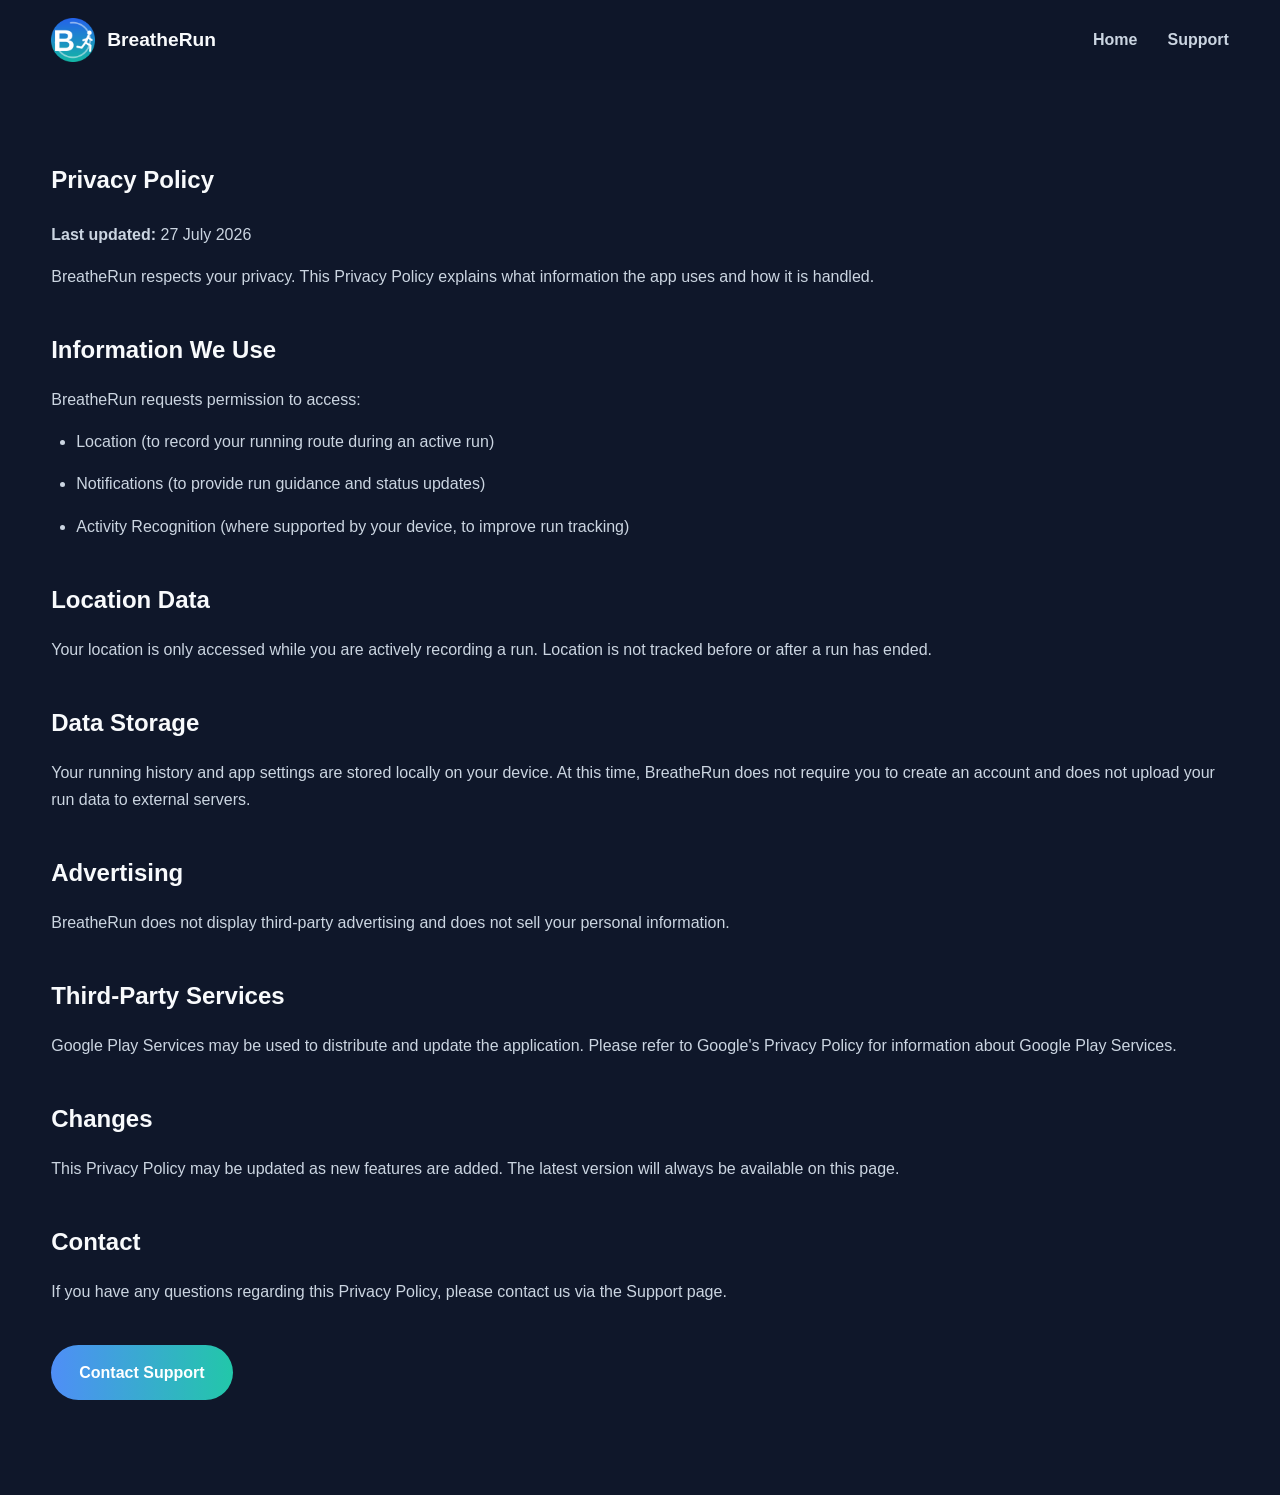
==== privacy.html @ 071a30c1 "created website" ====
<!DOCTYPE html>
<html lang="en">
<head>
    <meta charset="UTF-8">
    <meta name="viewport" content="width=device-width, initial-scale=1.0">

    <title>BreatheRun Privacy Policy</title>

    <link rel="stylesheet" href="style.css">
</head>
<body>

<nav class="navbar">

    <div class="container nav-content">

        <div class="logo">
            <img src="images/logo.png" alt="BreatheRun Logo">
            <span>BreatheRun</span>
        </div>

        <ul>
            <li><a href="index.html">Home</a></li>
            <li><a href="support.html">Support</a></li>
        </ul>

    </div>

</nav>

<section class="legal-page">

<div class="container">

<h1>Privacy Policy</h1>

<p><strong>Last updated:</strong> 27 July 2026</p>

<p>
BreatheRun respects your privacy. This Privacy Policy explains what
information the app uses and how it is handled.
</p>

<h2>Information We Use</h2>

<p>
BreatheRun requests permission to access:
</p>

<ul>
<li>Location (to record your running route during an active run)</li>
<li>Notifications (to provide run guidance and status updates)</li>
<li>Activity Recognition (where supported by your device, to improve run tracking)</li>
</ul>

<h2>Location Data</h2>

<p>
Your location is only accessed while you are actively recording a run.
Location is not tracked before or after a run has ended.
</p>

<h2>Data Storage</h2>

<p>
Your running history and app settings are stored locally on your device.
At this time, BreatheRun does not require you to create an account and does
not upload your run data to external servers.
</p>

<h2>Advertising</h2>

<p>
BreatheRun does not display third-party advertising and does not sell your
personal information.
</p>

<h2>Third-Party Services</h2>

<p>
Google Play Services may be used to distribute and update the application.
Please refer to Google's Privacy Policy for information about Google Play
Services.
</p>

<h2>Changes</h2>

<p>
This Privacy Policy may be updated as new features are added. The latest
version will always be available on this page.
</p>

<h2>Contact</h2>

<p>
If you have any questions regarding this Privacy Policy, please contact us
via the Support page.
</p>

<p style="margin-top:40px;">
<a class="button primary" href="support.html">Contact Support</a>
</p>

</div>

</section>

</body>
</html>
---- style.css ----
:root{

--background:#0F172A;

--surface:#1E293B;

--primary:#4F8EF7;

--accent:#22C7A9;

--text:#F8FAFC;

--secondary:#CBD5E1;

--radius:20px;

--max-width:1200px;

}

*{
margin:0;
padding:0;
box-sizing:border-box;
}

html{
scroll-behavior:smooth;
}

body{

font-family:'Inter',sans-serif;

background:var(--background);

color:var(--text);

line-height:1.7;

}

.container{

width:min(92%,var(--max-width));

margin:auto;

}

/* ---------------- NAV ---------------- */

.navbar{

position:sticky;

top:0;

background:rgba(15,23,42,.90);

backdrop-filter:blur(16px);

z-index:1000;

}

.nav-content{

display:flex;

justify-content:space-between;

align-items:center;

padding:18px 0;

}

.logo{

display:flex;

align-items:center;

gap:12px;

font-weight:700;

font-size:1.2rem;

}

.logo img{

width:44px;

}

.navbar ul{

display:flex;

gap:30px;

list-style:none;

}

.navbar a{

text-decoration:none;

color:var(--secondary);

font-weight:600;

transition:.25s;

}

.navbar a:hover{

color:white;

}

/* ---------------- HERO ---------------- */

.hero{

padding:90px 0;

}

.hero-grid{

display:grid;

grid-template-columns:1fr 420px;

align-items:center;

gap:60px;

}

.hero h1{

font-size:clamp(3rem,6vw,4.6rem);

line-height:1.1;

margin-bottom:24px;

}

.hero-text{

font-size:1.2rem;

color:var(--secondary);

max-width:560px;

}

.coming-soon{

display:inline-block;

margin-top:35px;

padding:12px 24px;

border-radius:999px;

background:linear-gradient(90deg,var(--primary),var(--accent));

font-weight:700;

}

.hero-image{

text-align:center;

}

.hero-image img{

width:100%;

max-width:380px;

border-radius:34px;

box-shadow:0 30px 60px rgba(0,0,0,.45);

}

@media(max-width:900px){

.hero-grid{

grid-template-columns:1fr;

text-align:center;

}

.hero-text{

margin:auto;

}

.navbar ul{

display:none;

}

}

/* ---------- Features ---------- */

.features {

    padding:100px 0;

}

.features h2{

    text-align:center;

    font-size:2.5rem;

    margin-bottom:20px;

}

.section-intro{

    max-width:700px;

    margin:0 auto 60px;

    text-align:center;

    color:var(--secondary);

    font-size:1.1rem;

}

.feature-grid{

    display:grid;

    grid-template-columns:repeat(auto-fit,minmax(250px,1fr));

    gap:30px;

}

.feature-card{

    background:var(--surface);

    border-radius:20px;

    padding:35px;

    transition:.3s;

}

.feature-card:hover{

    transform:translateY(-8px);

}

.feature-icon{

    font-size:2.5rem;

    margin-bottom:20px;

}

.feature-card h3{

    margin-bottom:15px;

}

.feature-card p{

    color:var(--secondary);

}

/* ---------- Screenshots ---------- */

.screenshots{

    padding:100px 0;

}

.phone-grid{

    display:grid;

    grid-template-columns:repeat(auto-fit,minmax(220px,1fr));

    gap:40px;

    margin-top:60px;

}

.phone-grid figure{

    text-align:center;

}

.phone-grid img{

    width:100%;

    border-radius:28px;

    box-shadow:0 20px 45px rgba(0,0,0,.45);

    transition:.3s;

}

.phone-grid img:hover{

    transform:translateY(-8px) scale(1.03);

}

.phone-grid figcaption{

    margin-top:18px;

    color:var(--secondary);

    font-weight:600;

}

/* ---------- Privacy ---------- */

.privacy-highlight{

    padding:100px 0;

}

.privacy-grid{

    display:grid;

    grid-template-columns:repeat(auto-fit,minmax(280px,1fr));

    gap:30px;

    margin-top:60px;

}

.privacy-card{

    background:var(--surface);

    padding:35px;

    border-radius:20px;

    text-align:center;

    transition:.3s;

}

.privacy-card:hover{

    transform:translateY(-8px);

}

.privacy-icon{

    font-size:3rem;

    margin-bottom:20px;

}

.privacy-card h3{

    margin-bottom:15px;

}

.privacy-card p{

    color:var(--secondary);

}

/* ---------- Buttons ---------- */

.button{

    display:inline-block;

    padding:14px 28px;

    border-radius:999px;

    text-decoration:none;

    font-weight:700;

    transition:.25s;

}

.button.primary{

    background:linear-gradient(90deg,var(--primary),var(--accent));

    color:white;

}

.button.primary:hover{

    transform:translateY(-3px);

}

/* ---------- Footer ---------- */

.site-footer{

    background:#0b1325;

    margin-top:100px;

}

.footer-content{

    display:flex;

    justify-content:space-between;

    align-items:center;

    gap:40px;

    padding:50px 0;

    flex-wrap:wrap;

}

.footer-brand{

    display:flex;

    align-items:center;

    gap:18px;

}

.footer-brand img{

    width:54px;

}

.footer-brand h3{

    margin-bottom:6px;

}

.footer-brand p{

    color:var(--secondary);

}

.footer-links{

    display:flex;

    gap:30px;

    flex-wrap:wrap;

}

.footer-links a{

    color:var(--secondary);

    text-decoration:none;

}

.footer-links a:hover{

    color:white;

}

.footer-bottom{

    text-align:center;

    padding:20px;

    border-top:1px solid rgba(255,255,255,.08);

    color:var(--secondary);

    font-size:.95rem;

}

/* ---------- Legal Pages ---------- */

.legal-page{

    padding:80px 0;

}

.legal-page h1{

    margin-bottom:20px;

}

.legal-page h2{

    margin-top:40px;
    margin-bottom:15px;

}

.legal-page p,
.legal-page li{

    color:var(--secondary);
    margin-bottom:15px;

}

.legal-page ul{

    margin-left:25px;

}
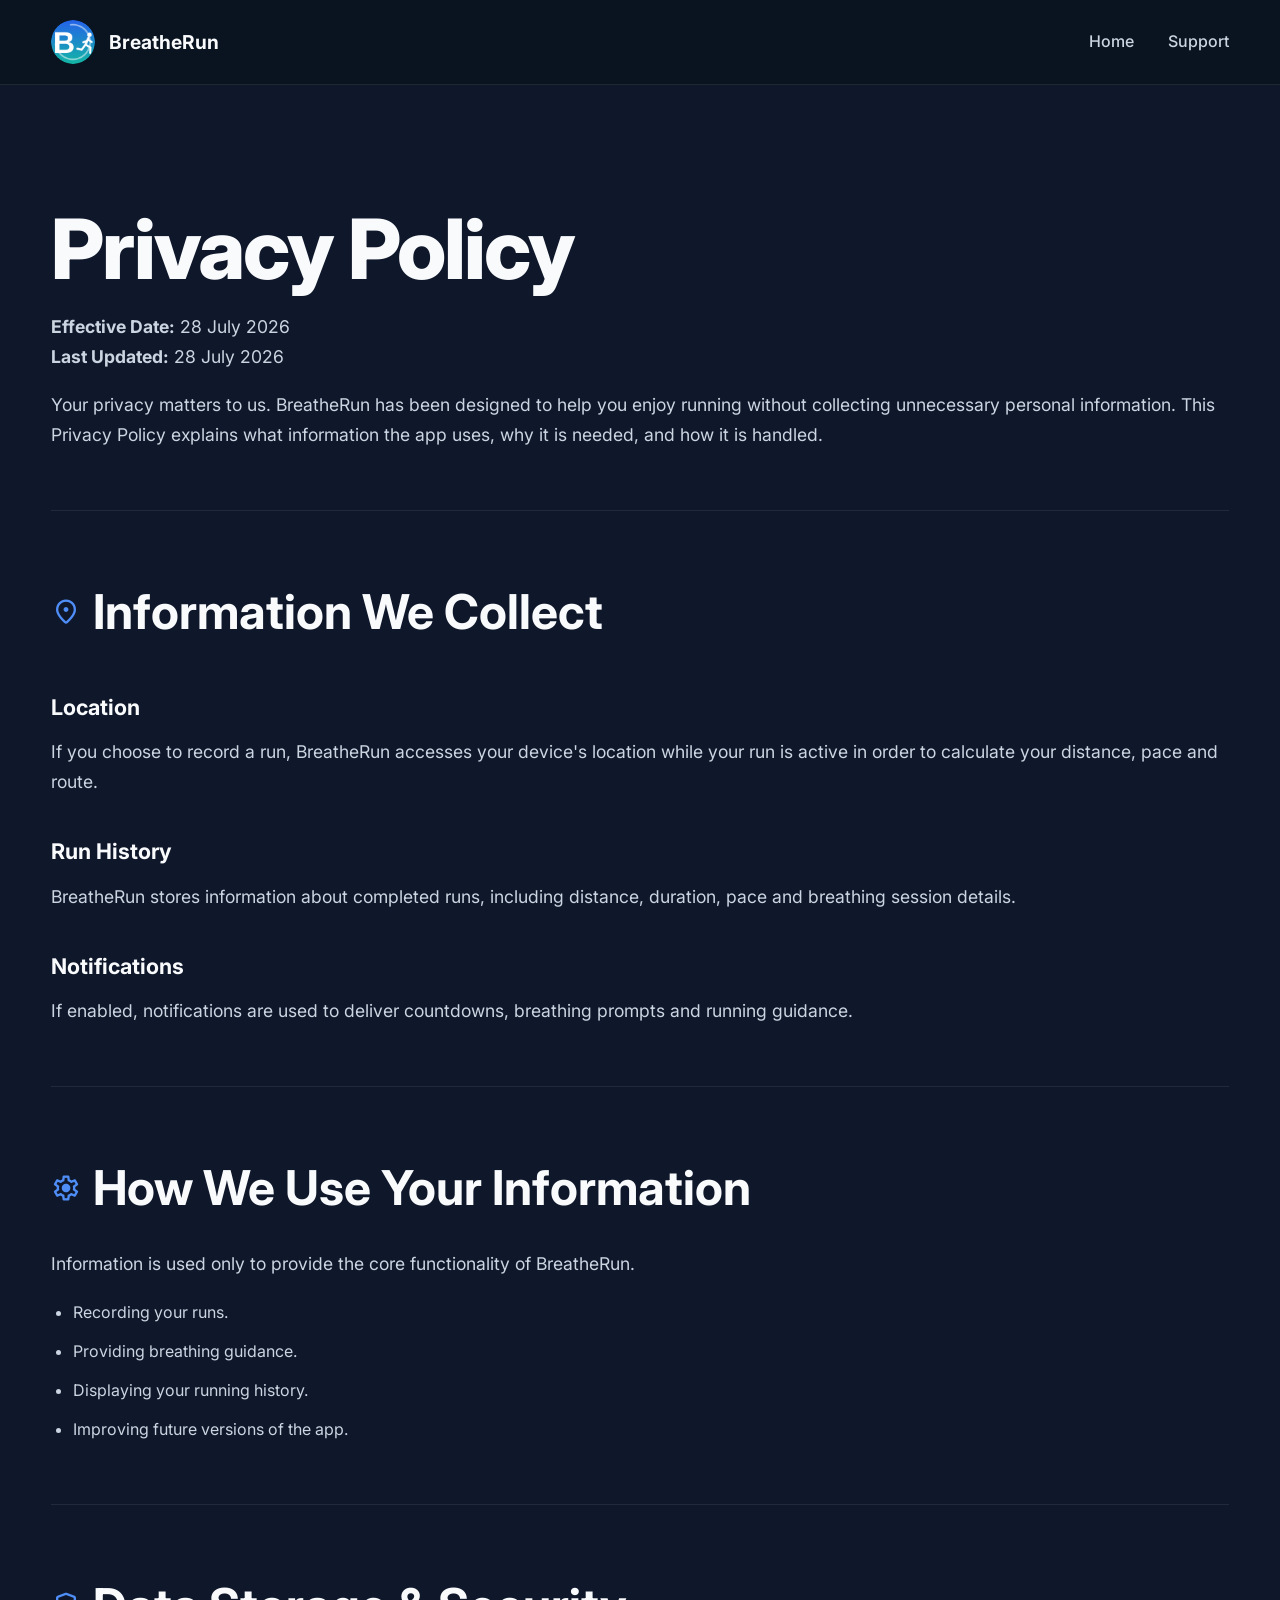
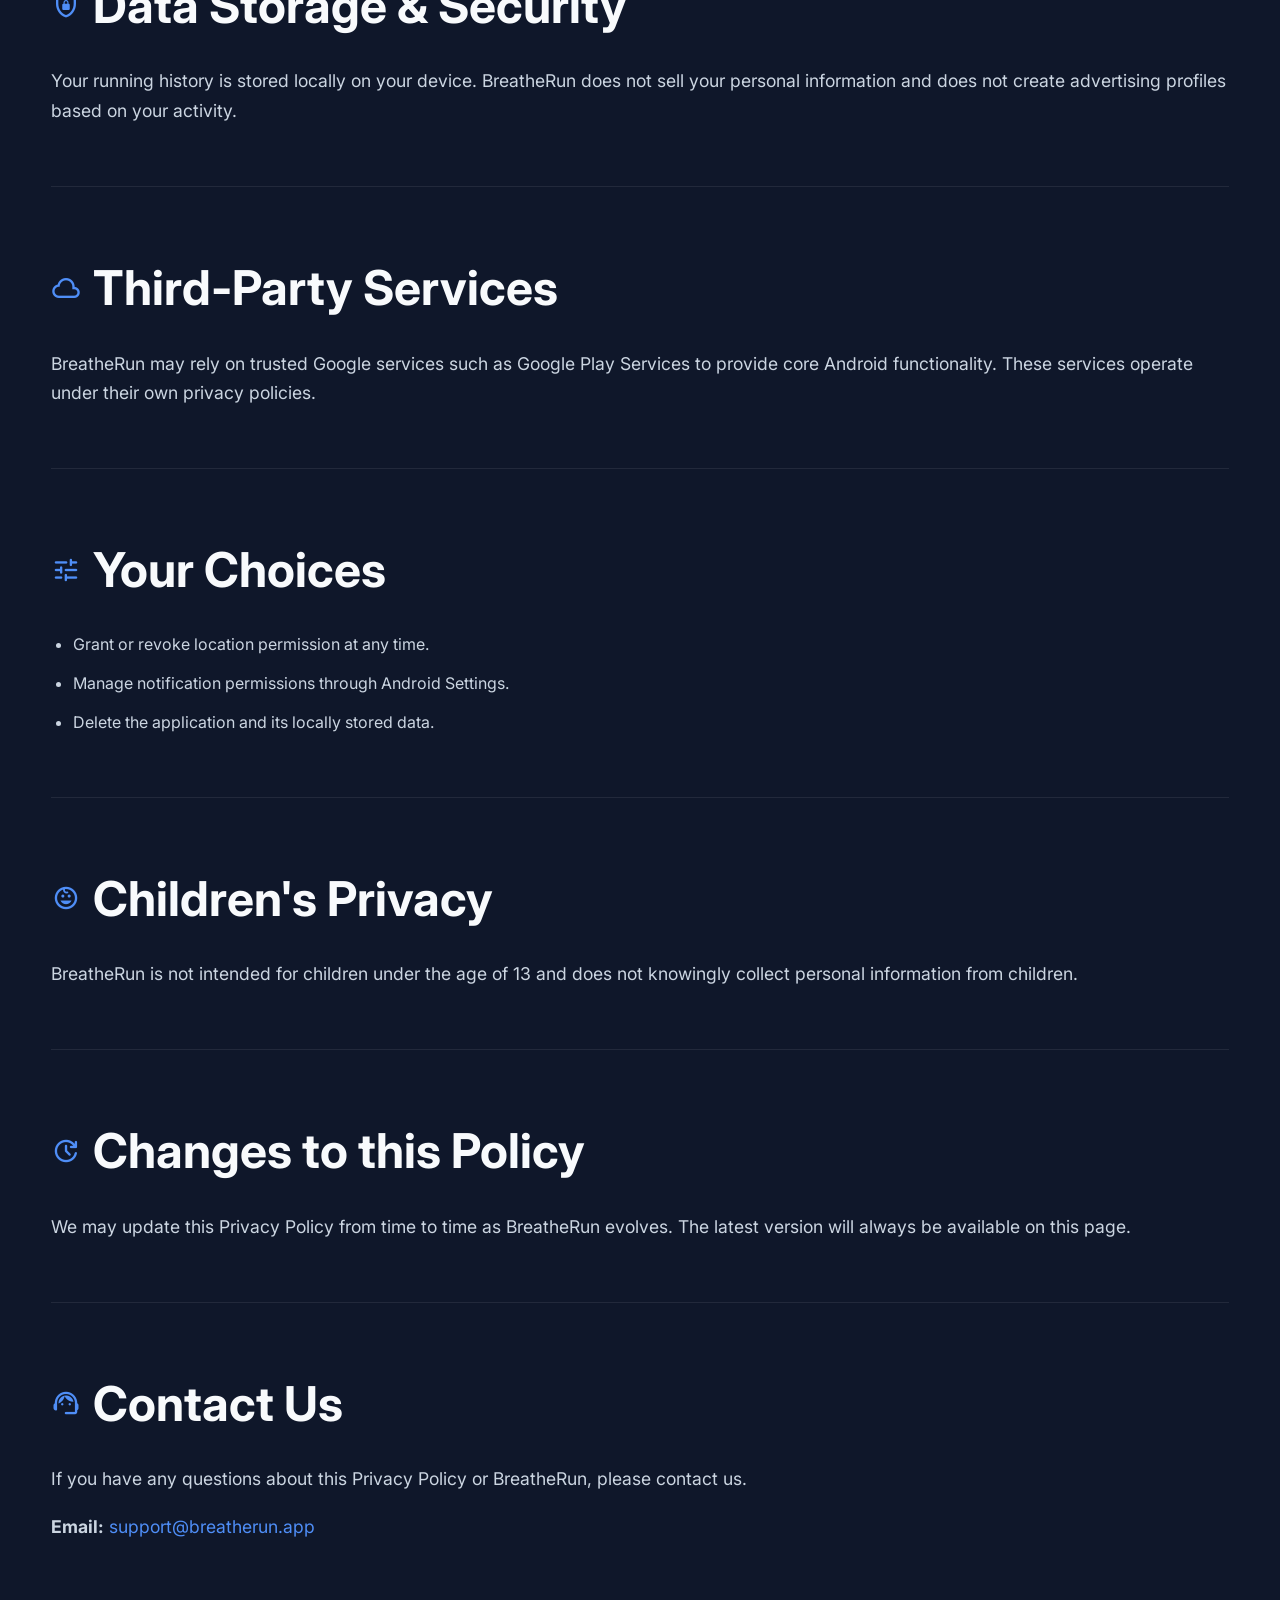
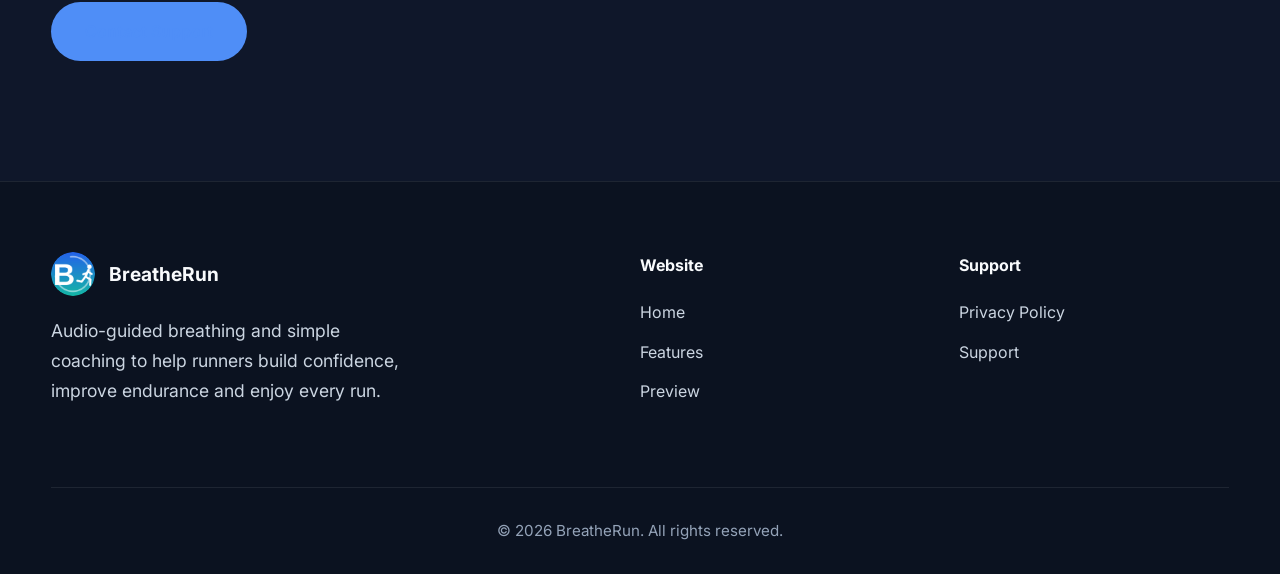
==== commit d6f9ae74: "website updates" ====
--- a/privacy.html
+++ b/privacy.html
@@ -1,109 +1,379 @@
 <!DOCTYPE html>
 <html lang="en">
+
 <head>
+
     <meta charset="UTF-8">
-    <meta name="viewport" content="width=device-width, initial-scale=1.0">
-
-    <title>BreatheRun Privacy Policy</title>
-
-    <link rel="stylesheet" href="style.css">
+    <meta name="viewport" content="width=device-width, initial-scale=1">
+
+    <title>Privacy Policy | BreatheRun</title>
+
+    <meta name="description"
+          content="Learn how BreatheRun collects, uses and protects your information.">
+
+    <meta name="theme-color" content="#0F172A">
+
+    <link rel="icon" href="images/logo.png">
+
+    <link rel="preconnect" href="https://fonts.googleapis.com">
+
+    <link rel="preconnect" href="https://fonts.gstatic.com" crossorigin>
+
+    <link rel="stylesheet"
+          href="https://fonts.googleapis.com/css2?family=Material+Symbols+Rounded:opsz,wght,FILL,GRAD@24,500,0,0">
+
+    <link rel="stylesheet"
+          href="style.css">
+
 </head>
+
 <body>
 
-<nav class="navbar">
-
-    <div class="container nav-content">
-
-        <div class="logo">
-            <img src="images/logo.png" alt="BreatheRun Logo">
-            <span>BreatheRun</span>
+<header>
+
+    <div class="container">
+
+        <nav>
+
+            <a href="index.html" class="logo">
+
+                <img src="images/logo.png"
+                     alt="BreatheRun Logo">
+
+                <span>BreatheRun</span>
+
+            </a>
+
+            <ul>
+
+                <li><a href="index.html">Home</a></li>
+                <li><a href="support.html">Support</a></li>
+
+            </ul>
+
+        </nav>
+
+    </div>
+
+</header>
+
+
+<section class="legal-page">
+
+    <div class="container">
+
+        <h1>Privacy Policy</h1>
+
+        <p>
+
+            <strong>Effective Date:</strong> 28 July 2026<br>
+            <strong>Last Updated:</strong> 28 July 2026
+
+        </p>
+
+        <p>
+
+            Your privacy matters to us. BreatheRun has been designed to help you
+            enjoy running without collecting unnecessary personal information.
+
+            This Privacy Policy explains what information the app uses, why it is
+            needed, and how it is handled.
+
+        </p>
+
+        <hr>
+
+        <h2>
+
+            <span class="material-symbols-rounded">
+                location_on
+            </span>
+
+            Information We Collect
+
+        </h2>
+
+        <h3>Location</h3>
+
+        <p>
+
+            If you choose to record a run, BreatheRun accesses your device's
+            location while your run is active in order to calculate your
+            distance, pace and route.
+
+        </p>
+
+        <h3>Run History</h3>
+
+        <p>
+
+            BreatheRun stores information about completed runs, including
+            distance, duration, pace and breathing session details.
+
+        </p>
+
+        <h3>Notifications</h3>
+
+        <p>
+
+            If enabled, notifications are used to deliver countdowns,
+            breathing prompts and running guidance.
+
+        </p>
+
+        <hr>
+
+        <h2>
+
+            <span class="material-symbols-rounded">
+                settings
+            </span>
+
+            How We Use Your Information
+
+        </h2>
+
+        <p>
+
+            Information is used only to provide the core functionality of
+            BreatheRun.
+
+        </p>
+
+        <ul>
+
+            <li>Recording your runs.</li>
+
+            <li>Providing breathing guidance.</li>
+
+            <li>Displaying your running history.</li>
+
+            <li>Improving future versions of the app.</li>
+
+        </ul>
+
+        <hr>
+
+        <h2>
+
+            <span class="material-symbols-rounded">
+                shield_lock
+            </span>
+
+            Data Storage & Security
+
+        </h2>
+
+        <p>
+
+            Your running history is stored locally on your device.
+
+            BreatheRun does not sell your personal information and does not
+            create advertising profiles based on your activity.
+
+        </p>
+
+        <hr>
+
+        <h2>
+
+            <span class="material-symbols-rounded">
+                cloud
+            </span>
+
+            Third-Party Services
+
+        </h2>
+
+        <p>
+
+            BreatheRun may rely on trusted Google services such as Google Play
+            Services to provide core Android functionality.
+
+            These services operate under their own privacy policies.
+
+        </p>
+
+        <hr>
+
+        <h2>
+
+            <span class="material-symbols-rounded">
+                tune
+            </span>
+
+            Your Choices
+
+        </h2>
+
+        <ul>
+
+            <li>Grant or revoke location permission at any time.</li>
+
+            <li>Manage notification permissions through Android Settings.</li>
+
+            <li>Delete the application and its locally stored data.</li>
+
+        </ul>
+
+        <hr>
+
+        <h2>
+
+            <span class="material-symbols-rounded">
+                child_care
+            </span>
+
+            Children's Privacy
+
+        </h2>
+
+        <p>
+
+            BreatheRun is not intended for children under the age of 13 and does
+            not knowingly collect personal information from children.
+
+        </p>
+
+        <hr>
+
+        <h2>
+
+            <span class="material-symbols-rounded">
+                update
+            </span>
+
+            Changes to this Policy
+
+        </h2>
+
+        <p>
+
+            We may update this Privacy Policy from time to time as BreatheRun
+            evolves.
+
+            The latest version will always be available on this page.
+
+        </p>
+
+        <hr>
+
+        <h2>
+
+            <span class="material-symbols-rounded">
+                support_agent
+            </span>
+
+            Contact Us
+
+        </h2>
+
+        <p>
+
+            If you have any questions about this Privacy Policy or BreatheRun,
+            please contact us.
+
+        </p>
+
+        <p>
+
+            <strong>Email:</strong>
+
+            <a class="inline-link"
+               href="mailto:support@breatherun.app">
+
+                support@breatherun.app
+
+            </a>
+
+        </p>
+
+        <div class="mt-5">
+
+            <a href="support.html"
+               class="btn btn-primary">
+
+                Contact Support
+
+            </a>
+
         </div>
 
-        <ul>
-            <li><a href="index.html">Home</a></li>
-            <li><a href="support.html">Support</a></li>
-        </ul>
-
     </div>
 
-</nav>
-
-<section class="legal-page">
-
-<div class="container">
-
-<h1>Privacy Policy</h1>
-
-<p><strong>Last updated:</strong> 27 July 2026</p>
-
-<p>
-BreatheRun respects your privacy. This Privacy Policy explains what
-information the app uses and how it is handled.
-</p>
-
-<h2>Information We Use</h2>
-
-<p>
-BreatheRun requests permission to access:
-</p>
-
-<ul>
-<li>Location (to record your running route during an active run)</li>
-<li>Notifications (to provide run guidance and status updates)</li>
-<li>Activity Recognition (where supported by your device, to improve run tracking)</li>
-</ul>
-
-<h2>Location Data</h2>
-
-<p>
-Your location is only accessed while you are actively recording a run.
-Location is not tracked before or after a run has ended.
-</p>
-
-<h2>Data Storage</h2>
-
-<p>
-Your running history and app settings are stored locally on your device.
-At this time, BreatheRun does not require you to create an account and does
-not upload your run data to external servers.
-</p>
-
-<h2>Advertising</h2>
-
-<p>
-BreatheRun does not display third-party advertising and does not sell your
-personal information.
-</p>
-
-<h2>Third-Party Services</h2>
-
-<p>
-Google Play Services may be used to distribute and update the application.
-Please refer to Google's Privacy Policy for information about Google Play
-Services.
-</p>
-
-<h2>Changes</h2>
-
-<p>
-This Privacy Policy may be updated as new features are added. The latest
-version will always be available on this page.
-</p>
-
-<h2>Contact</h2>
-
-<p>
-If you have any questions regarding this Privacy Policy, please contact us
-via the Support page.
-</p>
-
-<p style="margin-top:40px;">
-<a class="button primary" href="support.html">Contact Support</a>
-</p>
-
-</div>
-
 </section>
 
+
+<!-- ==========================================================
+     FOOTER
+=========================================================== -->
+
+<footer>
+
+    <div class="container">
+
+        <div class="footer-grid">
+
+            <div class="footer-brand">
+
+                <a href="index.html" class="logo">
+
+                    <img src="images/logo.png"
+                         alt="BreatheRun Logo">
+
+                    <span>BreatheRun</span>
+
+                </a>
+
+                <p>
+                    Audio-guided breathing and simple coaching to help runners
+                    build confidence, improve endurance and enjoy every run.
+                </p>
+
+            </div>
+
+            <div class="footer-links">
+
+                <h3>Website</h3>
+
+                <ul>
+
+                    <li><a href="index.html">Home</a></li>
+
+                    <li><a href="#features">Features</a></li>
+
+                    <li><a href="#preview">Preview</a></li>
+
+                </ul>
+
+            </div>
+
+            <div class="footer-links">
+
+                <h3>Support</h3>
+
+                <ul>
+
+                    <li><a href="privacy.html">Privacy Policy</a></li>
+
+                    <li><a href="support.html">Support</a></li>
+
+                </ul>
+
+            </div>
+
+        </div>
+
+        <div class="footer-bottom">
+
+            © 2026 BreatheRun. All rights reserved.
+
+        </div>
+
+    </div>
+
+</footer>
+
 </body>
+
 </html>
--- a/style.css
+++ b/style.css
@@ -1,576 +1,1852 @@
-:root{
-
---background:#0F172A;
-
---surface:#1E293B;
-
---primary:#4F8EF7;
-
---accent:#22C7A9;
-
---text:#F8FAFC;
-
---secondary:#CBD5E1;
-
---radius:20px;
-
---max-width:1200px;
-
-}
-
-*{
-margin:0;
-padding:0;
-box-sizing:border-box;
+/* ==========================================================
+   BreatheRun Website v2
+   style.css
+   Part 1 of 3
+   ========================================================== */
+
+
+/* ==========================================================
+   GOOGLE FONT
+   ========================================================== */
+
+@import url('https://fonts.googleapis.com/css2?family=Inter:wght@300;400;500;600;700;800;900&display=swap');
+
+
+/* ==========================================================
+   CSS VARIABLES
+   ========================================================== */
+
+:root {
+
+    /* Colours */
+
+    --bg: #0F172A;
+    --bg-alt: #172236;
+
+    --surface: #1E293B;
+    --surface-hover: #27364A;
+
+    --primary: #4F8EF7;
+    --primary-dark: #3D79DB;
+
+    --accent: #22C7A9;
+
+    --text: #F8FAFC;
+    --text-secondary: #CBD5E1;
+    --text-muted: #94A3B8;
+
+    --border: rgba(255,255,255,.08);
+
+    /* Layout */
+
+    --container: 1200px;
+
+    --radius:16px;
+    --radius-lg:28px;
+
+    /* Shadows */
+
+    --shadow:
+        0 12px 35px rgba(0,0,0,.28);
+
+    --shadow-hover:
+        0 18px 45px rgba(0,0,0,.38);
+
+    /* Animation */
+
+    --transition:.30s ease;
+
+}
+
+
+/* ==========================================================
+   RESET
+   ========================================================== */
+
+*,
+*::before,
+*::after{
+
+    margin:0;
+    padding:0;
+
+    box-sizing:border-box;
+
 }
 
 html{
-scroll-behavior:smooth;
+
+    scroll-behavior:smooth;
+
 }
 
 body{
 
-font-family:'Inter',sans-serif;
-
-background:var(--background);
-
-color:var(--text);
-
-line-height:1.7;
-
-}
+    background:var(--bg);
+
+    color:var(--text);
+
+    font-family:'Inter',sans-serif;
+
+    line-height:1.7;
+
+    overflow-x:hidden;
+
+    -webkit-font-smoothing:antialiased;
+
+}
+
+img{
+
+    display:block;
+
+    max-width:100%;
+
+}
+
+a{
+
+    text-decoration:none;
+
+    color:inherit;
+
+}
+
+button{
+
+    font:inherit;
+
+}
+
+
+/* ==========================================================
+   GLOBAL TYPOGRAPHY
+   ========================================================== */
+
+h1{
+
+    font-size:clamp(3rem,7vw,5.2rem);
+
+    line-height:1.05;
+
+    letter-spacing:-2px;
+
+    margin-bottom:28px;
+
+    font-weight:800;
+
+}
+
+h2{
+
+    font-size:clamp(2rem,4vw,3rem);
+
+    margin-bottom:24px;
+
+    font-weight:700;
+
+}
+
+h3{
+
+    font-size:1.35rem;
+
+    margin-bottom:12px;
+
+}
+
+p{
+
+    font-size:1.1rem;
+
+    color:var(--text-secondary);
+
+}
+
+.section-title{
+
+    text-align:center;
+
+    margin-bottom:18px;
+
+}
+
+.section-subtitle{
+
+    max-width:720px;
+
+    margin:0 auto 70px;
+
+    text-align:center;
+
+}
+
+
+/* ==========================================================
+   CONTAINER
+   ========================================================== */
 
 .container{
 
-width:min(92%,var(--max-width));
-
-margin:auto;
-
-}
-
-/* ---------------- NAV ---------------- */
-
-.navbar{
-
-position:sticky;
-
-top:0;
-
-background:rgba(15,23,42,.90);
-
-backdrop-filter:blur(16px);
-
-z-index:1000;
-
-}
-
-.nav-content{
-
-display:flex;
-
-justify-content:space-between;
-
-align-items:center;
-
-padding:18px 0;
-
-}
+    width:min(92%,var(--container));
+
+    margin:auto;
+
+}
+
+
+/* ==========================================================
+   SECTIONS
+   ========================================================== */
+
+section{
+
+    padding:120px 0;
+
+}
+
+
+/* ==========================================================
+   UTILITIES
+   ========================================================== */
+
+.text-center{
+
+    text-align:center;
+
+}
+
+.mb-2{
+
+    margin-bottom:20px;
+
+}
+
+.mb-3{
+
+    margin-bottom:30px;
+
+}
+
+.mb-4{
+
+    margin-bottom:40px;
+
+}
+
+.hidden{
+
+    display:none;
+
+}
+
+
+/* ==========================================================
+   HEADER
+   ========================================================== */
+
+header{
+
+    position:sticky;
+
+    top:0;
+
+    z-index:999;
+
+    background:rgba(10,20,30,.75);
+
+    backdrop-filter:blur(18px);
+
+    border-bottom:1px solid var(--border);
+
+}
+
+nav{
+
+    display:flex;
+
+    justify-content:space-between;
+
+    align-items:center;
+
+    padding:20px 0;
+
+}
+
+
+/* ==========================================================
+   LOGO
+   ========================================================== */
 
 .logo{
 
-display:flex;
-
-align-items:center;
-
-gap:12px;
-
-font-weight:700;
-
-font-size:1.2rem;
+    display:flex;
+
+    align-items:center;
+
+    gap:14px;
+
+    font-weight:700;
+
+    font-size:1.2rem;
 
 }
 
 .logo img{
 
-width:44px;
-
-}
-
-.navbar ul{
-
-display:flex;
-
-gap:30px;
-
-list-style:none;
-
-}
-
-.navbar a{
-
-text-decoration:none;
-
-color:var(--secondary);
-
-font-weight:600;
-
-transition:.25s;
-
-}
-
-.navbar a:hover{
-
-color:white;
-
-}
-
-/* ---------------- HERO ---------------- */
+    width:44px;
+
+    height:44px;
+
+    border-radius:50%;
+
+}
+
+.reveal{
+
+    opacity:0;
+
+    transform:translateY(40px);
+
+    transition:
+        opacity .8s ease,
+        transform .8s ease;
+
+}
+
+.reveal.active{
+
+    opacity:1;
+
+    transform:translateY(0);
+
+}
+
+.btn{
+
+    transition:
+        transform .25s ease,
+        box-shadow .25s ease,
+        background .25s ease;
+
+}
+
+.btn:hover{
+
+    transform:translateY(-3px);
+
+    box-shadow:0 18px 40px rgba(0,0,0,.22);
+
+}
+
+.btn:active{
+
+    transform:translateY(0);
+
+}
+
+.feature-card,
+.built-card,
+.support-card{
+
+    transition:
+        transform .35s ease,
+        box-shadow .35s ease;
+
+}
+
+.feature-card:hover,
+.built-card:hover,
+.support-card:hover{
+
+    transform:translateY(-8px);
+
+}
+
+/* ==========================================================
+   NAVIGATION
+   ========================================================== */
+
+nav ul{
+
+    display:flex;
+
+    align-items:center;
+
+    list-style:none;
+
+    gap:34px;
+
+}
+
+nav ul li a{
+
+    color:var(--text-secondary);
+
+    transition:var(--transition);
+
+    font-weight:500;
+
+}
+
+nav ul li a:hover{
+
+    color:white;
+
+}
+
+
+/* ==========================================================
+   HERO
+   ========================================================== */
 
 .hero{
 
-padding:90px 0;
-
-}
-
-.hero-grid{
-
-display:grid;
-
-grid-template-columns:1fr 420px;
-
-align-items:center;
-
-gap:60px;
+    position:relative;
+
+    text-align:center;
+
+    padding-top:90px;
+
+    overflow:hidden;
 
 }
 
 .hero h1{
 
-font-size:clamp(3rem,6vw,4.6rem);
-
-line-height:1.1;
-
-margin-bottom:24px;
-
-}
-
-.hero-text{
-
-font-size:1.2rem;
-
-color:var(--secondary);
-
-max-width:560px;
-
-}
-
-.coming-soon{
-
-display:inline-block;
-
-margin-top:35px;
-
-padding:12px 24px;
-
-border-radius:999px;
-
-background:linear-gradient(90deg,var(--primary),var(--accent));
-
-font-weight:700;
-
-}
-
-.hero-image{
-
-text-align:center;
-
-}
-
-.hero-image img{
-
-width:100%;
-
-max-width:380px;
-
-border-radius:34px;
-
-box-shadow:0 30px 60px rgba(0,0,0,.45);
-
-}
-
-@media(max-width:900px){
-
-.hero-grid{
-
-grid-template-columns:1fr;
-
-text-align:center;
-
-}
-
-.hero-text{
-
-margin:auto;
-
-}
-
-.navbar ul{
-
-display:none;
-
-}
-
-}
-
-/* ---------- Features ---------- */
-
-.features {
-
-    padding:100px 0;
-
-}
-
-.features h2{
+    background:linear-gradient(
+        90deg,
+        #ffffff,
+        #8ad5ff
+    );
+
+    -webkit-background-clip:text;
+
+    -webkit-text-fill-color:transparent;
+
+}
+
+.hero p{
+
+    max-width:720px;
+
+    margin:0 auto 42px;
+
+}
+
+
+/* ==========================================================
+   HERO BADGE
+   ========================================================== */
+
+.badge{
+
+    display:inline-flex;
+
+    align-items:center;
+
+    gap:10px;
+
+    background:rgba(79,142,247,.12);
+
+    border:1px solid rgba(79,142,247,.25);
+
+    color:#AFCBFF;
+
+    padding:10px 18px;
+
+    border-radius:999px;
+
+    margin-bottom:28px;
+
+    font-size:.95rem;
+
+}
+
+
+/* ==========================================================
+   BUTTONS
+   ========================================================== */
+
+.buttons{
+
+    display:flex;
+
+    justify-content:center;
+
+    gap:18px;
+
+    flex-wrap:wrap;
+
+}
+
+.btn{
+
+    display:inline-flex;
+
+    align-items:center;
+
+    justify-content:center;
+
+    padding:16px 34px;
+
+    border-radius:999px;
+
+    font-weight:600;
+
+    transition:var(--transition);
+
+}
+
+.btn-primary{
+
+    background:var(--primary);
+
+    color:white;
+
+}
+
+.btn-primary:hover{
+
+    background:var(--primary-dark);
+
+    transform:translateY(-3px);
+
+    box-shadow:0 12px 28px rgba(79,142,247,.35);
+
+}
+
+.btn-secondary{
+
+    border:1px solid var(--border);
+
+    color:white;
+
+}
+
+.btn-secondary:hover{
+
+    background:rgba(255,255,255,.05);
+
+}
+
+
+/* ==========================================================
+   BREATHING GLOW
+   ========================================================== */
+
+.hero::before{
+
+    content:"";
+
+    position:absolute;
+
+    width:620px;
+
+    height:620px;
+
+    background:
+
+        radial-gradient(circle,
+        rgba(79,142,247,.28),
+        transparent 72%);
+
+    left:50%;
+
+    transform:translateX(-50%);
+
+    top:180px;
+
+    animation:breathe 8s ease-in-out infinite;
+
+    z-index:-1;
+
+}
+
+@keyframes breathe{
+
+    0%{
+
+        transform:translateX(-50%) scale(.9);
+
+        opacity:.45;
+
+    }
+
+    50%{
+
+        transform:translateX(-50%) scale(1.12);
+
+        opacity:.75;
+
+    }
+
+    100%{
+
+        transform:translateX(-50%) scale(.9);
+
+        opacity:.45;
+
+    }
+
+}
+
+
+/* ==========================================================
+   FLOATING PHONE
+   ========================================================== */
+
+.hero-phone{
+
+    width:340px;
+
+    margin:90px auto 0;
+
+    position:relative;
+
+    animation:floatPhone 5s ease-in-out infinite;
+
+}
+
+.hero-phone img{
+
+    border-radius:34px;
+
+    box-shadow:var(--shadow);
+
+}
+
+@keyframes floatPhone{
+
+    0%{
+
+        transform:translateY(0px);
+
+    }
+
+    50%{
+
+        transform:translateY(-14px);
+
+    }
+
+    100%{
+
+        transform:translateY(0px);
+
+    }
+
+}
+
+
+/* ==========================================================
+   SCROLL INDICATOR
+   ========================================================== */
+
+.scroll-down{
+
+    margin-top:50px;
+
+    font-size:2rem;
+
+    color:var(--text-muted);
+
+    animation:bounce 2.5s infinite;
+
+}
+
+@keyframes bounce{
+
+    0%,100%{
+
+        transform:translateY(0);
+
+    }
+
+    50%{
+
+        transform:translateY(10px);
+
+    }
+
+}
+
+/* ==========================================================
+   BUILT FOR
+   ========================================================== */
+
+.built-for{
+    background: var(--bg-alt);
+}
+
+.built-grid{
+    display:grid;
+    grid-template-columns:repeat(auto-fit,minmax(240px,1fr));
+    gap:30px;
+}
+
+.built-card{
+
+    background:var(--surface);
+
+    border:1px solid var(--border);
+
+    border-radius:var(--radius);
+
+    padding:38px;
+
+    transition:var(--transition);
+
+    position:relative;
+
+    overflow:hidden;
+
+}
+
+.built-card:hover{
+
+    transform:translateY(-8px);
+
+    background:var(--surface-hover);
+
+    box-shadow:var(--shadow-hover);
+
+}
+
+.built-card::before{
+
+    content:"";
+
+    position:absolute;
+
+    inset:0;
+
+    background:linear-gradient(
+        180deg,
+        rgba(79,142,247,.08),
+        transparent 55%
+    );
+
+    opacity:0;
+
+    transition:var(--transition);
+
+}
+
+.built-card:hover::before{
+
+    opacity:1;
+
+}
+
+.built-icon{
+
+    width:70px;
+    height:70px;
+
+    display:flex;
+    align-items:center;
+    justify-content:center;
+
+    margin-bottom:24px;
+
+    border-radius:20px;
+
+    background:rgba(79,142,247,.12);
+
+    color:var(--primary);
+
+}
+
+.built-icon .material-symbols-rounded{
+
+    font-size:34px;
+
+    font-variation-settings:
+        "FILL" 0,
+        "wght" 500,
+        "GRAD" 0,
+        "opsz" 24;
+
+}
+
+.built-card h3{
+
+    margin-bottom:14px;
+
+}
+
+.built-card p{
+
+    color:var(--text-secondary);
+
+}
+
+
+/* ==========================================================
+   FEATURES
+   ========================================================== */
+
+.features{
+
+    background:var(--bg);
+
+}
+
+.feature-grid{
+
+    display:grid;
+
+    grid-template-columns:repeat(auto-fit,minmax(280px,1fr));
+
+    gap:32px;
+
+}
+
+.feature{
+
+    padding:40px;
+
+    border-radius:var(--radius);
+
+    background:var(--surface);
+
+    border:1px solid var(--border);
+
+    transition:var(--transition);
+
+}
+
+.feature:hover{
+
+    transform:translateY(-8px);
+
+    box-shadow:var(--shadow-hover);
+
+    background:var(--surface-hover);
+
+}
+
+.feature-number{
+
+    display:inline-flex;
+
+    width:44px;
+
+    height:44px;
+
+    align-items:center;
+
+    justify-content:center;
+
+    border-radius:50%;
+
+    background:var(--primary);
+
+    color:white;
+
+    font-weight:700;
+
+    margin-bottom:20px;
+
+}
+
+
+/* ==========================================================
+   APP PREVIEW
+   ========================================================== */
+
+.preview{
+
+    background:var(--bg-alt);
+
+}
+
+.phone-grid{
+
+    display:grid;
+
+    grid-template-columns:repeat(auto-fit,minmax(260px,1fr));
+
+    gap:40px;
+
+}
+
+.phone-card{
 
     text-align:center;
 
-    font-size:2.5rem;
+}
+
+.phone-frame{
+
+    position:relative;
+
+    background:#0B1120;
+
+    border-radius:42px;
+
+    padding:14px;
+
+    box-shadow:var(--shadow);
+
+    transition:var(--transition);
+
+}
+
+.phone-frame:hover{
+
+    transform:translateY(-10px);
+
+    box-shadow:var(--shadow-hover);
+
+}
+
+.phone-frame img{
+
+    border-radius:30px;
+
+}
+
+.phone-frame::before{
+
+    content:"";
+
+    position:absolute;
+
+    width:120px;
+
+    height:6px;
+
+    left:50%;
+
+    transform:translateX(-50%);
+
+    top:10px;
+
+    background:#222;
+
+    border-radius:100px;
+
+}
+
+.phone-card h3{
+
+    margin-top:28px;
+
+}
+
+.phone-card p{
+
+    margin-top:8px;
+
+}
+
+.showcase{
+
+    position:relative;
+
+    margin-top:80px;
+
+    height:850px;
+
+}
+
+.phone{
+
+    position:absolute;
+
+    width:280px;
+
+    border-radius:42px;
+
+    padding:14px;
+
+    background:#101827;
+
+    box-shadow:
+        0 35px 80px rgba(0,0,0,.35),
+        0 5px 15px rgba(0,0,0,.25);
+
+    transition:.4s;
+
+}
+
+.phone:hover{
+
+    transform:translateY(-12px);
+
+}
+
+.phone img{
+
+    width:100%;
+
+    display:block;
+
+    border-radius:28px;
+
+}
+
+.phone-main{
+
+    left:50%;
+
+    transform:translateX(-50%);
+
+    z-index:4;
+
+}
+
+.phone-left{
+
+    left:5%;
+
+    top:140px;
+
+    transform:rotate(-8deg);
+
+}
+
+.phone-right{
+
+    right:5%;
+
+    top:140px;
+
+    transform:rotate(8deg);
+
+}
+
+.phone-bottom{
+
+    left:50%;
+
+    bottom:0;
+
+    transform:translateX(-50%) scale(.92);
+
+    opacity:.85;
+
+}
+
+.phone-main{
+
+    animation:floatMain 6s ease-in-out infinite;
+
+}
+
+.phone-left{
+
+    animation:floatSide 7s ease-in-out infinite;
+
+}
+
+.phone-right{
+
+    animation:floatSide 8s ease-in-out infinite;
+
+}
+
+.phone-bottom{
+
+    animation:floatBottom 9s ease-in-out infinite;
+
+}
+
+@keyframes floatMain{
+
+    0%,100%{
+
+        transform:translateX(-50%) translateY(0);
+
+    }
+
+    50%{
+
+        transform:translateX(-50%) translateY(-14px);
+
+    }
+
+}
+
+@keyframes floatSide{
+
+    0%,100%{
+
+        transform:rotate(-8deg) translateY(0);
+
+    }
+
+    50%{
+
+        transform:rotate(-8deg) translateY(-10px);
+
+    }
+
+}
+
+@keyframes floatBottom{
+
+    0%,100%{
+
+        transform:translateX(-50%) scale(.92);
+
+    }
+
+    50%{
+
+        transform:translateX(-50%) scale(.95);
+
+    }
+
+}
+
+
+/* ==========================================================
+   PRIVACY SECTION
+   ========================================================== */
+
+.privacy{
+
+    position:relative;
+
+}
+
+.privacy-grid{
+
+    display:grid;
+
+    grid-template-columns:repeat(auto-fit,minmax(280px,1fr));
+
+    gap:30px;
+
+}
+
+.privacy-card{
+
+    padding:36px;
+
+    border-radius:var(--radius);
+
+    background:var(--surface);
+
+    border:1px solid var(--border);
+
+    transition:var(--transition);
+
+}
+
+.privacy-card:hover{
+
+    transform:translateY(-8px);
+
+    background:var(--surface-hover);
+
+}
+
+.privacy-card h3{
+
+    margin-bottom:18px;
+
+}
+
+.privacy-card p{
+
+    color:var(--text-secondary);
+
+}
+
+.privacy-button{
+
+    margin-top:60px;
+
+    text-align:center;
+
+}
+
+
+/* ==========================================================
+   FAQ
+   ========================================================== */
+
+.faq{
+
+    background:var(--bg-alt);
+
+}
+
+.faq-container{
+
+    max-width:900px;
+
+    margin:auto;
+
+}
+
+.faq-item{
+
+    border:1px solid var(--border);
+
+    background:var(--surface);
+
+    border-radius:16px;
+
+    margin-bottom:18px;
+
+    overflow:hidden;
+
+}
+
+.faq-question{
+
+    padding:24px 28px;
+
+    font-size:1.1rem;
+
+    font-weight:600;
+
+}
+
+.faq-answer{
+
+    padding:0 28px 28px;
+
+    color:var(--text-secondary);
+
+}
+
+
+/* ==========================================================
+   CTA
+   ========================================================== */
+
+.cta{
+
+    text-align:center;
+
+    background:linear-gradient(
+        180deg,
+        transparent,
+        rgba(79,142,247,.08)
+    );
+
+}
+
+.cta h2{
+
+    max-width:700px;
+
+    margin-inline:auto;
+
+}
+
+.cta p{
+
+    max-width:650px;
+
+    margin:0 auto 40px;
+
+}
+
+
+/* ==========================================================
+   FOOTER
+   ========================================================== */
+
+footer{
+
+    border-top:1px solid var(--border);
+
+    background:#0B1220;
+
+}
+
+.footer-grid{
+
+    display:grid;
+
+    grid-template-columns:2fr 1fr 1fr;
+
+    gap:50px;
+
+    padding:70px 0;
+
+}
+
+.footer-brand p{
+
+    margin-top:20px;
+
+    max-width:360px;
+
+}
+
+.footer-links h3{
 
     margin-bottom:20px;
 
-}
-
-.section-intro{
-
-    max-width:700px;
-
-    margin:0 auto 60px;
+    font-size:1rem;
+
+}
+
+.footer-links ul{
+
+    list-style:none;
+
+}
+
+.footer-links li{
+
+    margin-bottom:12px;
+
+}
+
+.footer-links a{
+
+    color:var(--text-secondary);
+
+    transition:var(--transition);
+
+}
+
+.footer-links a:hover{
+
+    color:white;
+
+}
+
+.footer-bottom{
+
+    border-top:1px solid var(--border);
 
     text-align:center;
 
-    color:var(--secondary);
-
-    font-size:1.1rem;
-
-}
-
-.feature-grid{
+    padding:30px 0;
+
+    color:var(--text-muted);
+
+    font-size:.95rem;
+
+}
+
+
+/* ==========================================================
+   GENERAL ANIMATIONS
+   ========================================================== */
+
+.fade-up{
+
+    animation:fadeUp .8s ease both;
+
+}
+
+@keyframes fadeUp{
+
+    from{
+
+        opacity:0;
+
+        transform:translateY(30px);
+
+    }
+
+    to{
+
+        opacity:1;
+
+        transform:translateY(0);
+
+    }
+
+}
+
+.scale-in{
+
+    animation:scaleIn .7s ease both;
+
+}
+
+@keyframes scaleIn{
+
+    from{
+
+        opacity:0;
+
+        transform:scale(.95);
+
+    }
+
+    to{
+
+        opacity:1;
+
+        transform:scale(1);
+
+    }
+
+}
+
+/* ==========================================================
+   RESPONSIVE DESIGN
+   ========================================================== */
+
+@media (max-width:1200px){
+
+    section{
+        padding:100px 0;
+    }
+
+    .hero-phone{
+        width:300px;
+    }
+
+}
+
+@media (max-width:992px){
+
+    nav{
+        flex-direction:column;
+        gap:20px;
+    }
+
+    nav ul{
+        gap:22px;
+        flex-wrap:wrap;
+        justify-content:center;
+    }
+
+    .footer-grid{
+        grid-template-columns:1fr;
+        text-align:center;
+    }
+
+    .footer-brand p{
+        margin-inline:auto;
+    }
+
+    .hero{
+        padding-top:70px;
+    }
+
+}
+
+@media (max-width:768px){
+
+    section{
+        padding:80px 0;
+    }
+
+    h1{
+        font-size:clamp(2.5rem,10vw,3.5rem);
+        letter-spacing:-1px;
+    }
+
+    h2{
+        font-size:2rem;
+    }
+
+    p{
+        font-size:1rem;
+    }
+
+    .buttons{
+        flex-direction:column;
+        align-items:center;
+    }
+
+    .btn{
+        width:100%;
+        max-width:320px;
+    }
+
+    .hero-phone{
+        width:260px;
+        margin-top:70px;
+    }
+
+    .phone-grid,
+    .feature-grid,
+    .built-grid,
+    .privacy-grid{
+        grid-template-columns:1fr;
+    }
+
+}
+
+@media (max-width:480px){
+
+    .container{
+        width:94%;
+    }
+
+    nav ul{
+        flex-direction:column;
+        gap:14px;
+    }
+
+    .badge{
+        font-size:.85rem;
+        padding:8px 14px;
+    }
+
+    .built-card,
+    .feature,
+    .privacy-card{
+        padding:28px;
+    }
+
+    .phone-frame{
+        border-radius:30px;
+        padding:10px;
+    }
+
+}
+
+
+/* ==========================================================
+   LEGAL PAGES
+   ========================================================== */
+
+.legal-page{
+
+    padding:120px 0;
+
+}
+
+.legal-page h1{
+
+    margin-bottom:20px;
+
+}
+
+.legal-page h2{
+
+    margin-top:60px;
+
+    margin-bottom:20px;
+
+}
+
+.legal-page h3{
+
+    margin-top:36px;
+
+}
+
+.legal-page p{
+
+    margin-bottom:18px;
+
+}
+
+.legal-page ul{
+
+    margin:20px 0 30px 22px;
+
+}
+
+.legal-page li{
+
+    margin-bottom:12px;
+
+    color:var(--text-secondary);
+
+}
+
+.legal-page a{
+
+    color:var(--primary);
+
+}
+
+.legal-page a:hover{
+
+    text-decoration:underline;
+
+}
+
+
+/* ==========================================================
+   SUPPORT PAGE
+   ========================================================== */
+
+.support-grid{
 
     display:grid;
 
-    grid-template-columns:repeat(auto-fit,minmax(250px,1fr));
+    grid-template-columns:repeat(auto-fit,minmax(320px,1fr));
 
     gap:30px;
 
-}
-
-.feature-card{
+    margin-top:60px;
+
+}
+
+.support-card{
 
     background:var(--surface);
 
+    border:1px solid var(--border);
+
+    border-radius:var(--radius);
+
+    padding:36px;
+
+    transition:var(--transition);
+
+}
+
+.support-card:hover{
+
+    transform:translateY(-6px);
+
+    background:var(--surface-hover);
+
+}
+
+.support-card h3{
+
+    margin-bottom:16px;
+
+}
+
+
+/* ==========================================================
+   ICON CIRCLES
+   ========================================================== */
+
+.icon-circle{
+
+    width:60px;
+    height:60px;
+
+    display:flex;
+    align-items:center;
+    justify-content:center;
+
+    border-radius:50%;
+
+    background:rgba(79,142,247,.12);
+
+    color:var(--primary);
+
+}
+
+.icon-circle .material-symbols-rounded{
+
+    font-size:28px;
+
+}
+
+
+/* ==========================================================
+   LINKS
+   ========================================================== */
+
+a.inline-link{
+
+    color:var(--primary);
+
+    transition:var(--transition);
+
+}
+
+a.inline-link:hover{
+
+    color:#7FB0FF;
+
+}
+
+
+/* ==========================================================
+   ACCESSIBILITY
+   ========================================================== */
+
+a:focus-visible,
+button:focus-visible{
+
+    outline:3px solid var(--accent);
+
+    outline-offset:4px;
+
+    border-radius:8px;
+
+}
+
+::selection{
+
+    background:#3AA5F5;
+
+    color:white;
+
+}
+
+::-webkit-scrollbar{
+
+    width:12px;
+
+}
+
+::-webkit-scrollbar-track{
+
+    background:#07121d;
+
+}
+
+::-webkit-scrollbar-thumb{
+
+    background:#3AA5F5;
+
     border-radius:20px;
 
-    padding:35px;
-
-    transition:.3s;
-
-}
-
-.feature-card:hover{
-
-    transform:translateY(-8px);
-
-}
-
-.feature-icon{
-
-    font-size:2.5rem;
-
-    margin-bottom:20px;
-
-}
-
-.feature-card h3{
-
-    margin-bottom:15px;
-
-}
-
-.feature-card p{
-
-    color:var(--secondary);
-
-}
-
-/* ---------- Screenshots ---------- */
-
-.screenshots{
-
-    padding:100px 0;
-
-}
-
-.phone-grid{
-
-    display:grid;
-
-    grid-template-columns:repeat(auto-fit,minmax(220px,1fr));
-
-    gap:40px;
-
-    margin-top:60px;
-
-}
-
-.phone-grid figure{
-
-    text-align:center;
-
-}
-
-.phone-grid img{
-
-    width:100%;
-
-    border-radius:28px;
-
-    box-shadow:0 20px 45px rgba(0,0,0,.45);
-
-    transition:.3s;
-
-}
-
-.phone-grid img:hover{
-
-    transform:translateY(-8px) scale(1.03);
-
-}
-
-.phone-grid figcaption{
-
-    margin-top:18px;
-
-    color:var(--secondary);
-
-    font-weight:600;
-
-}
-
-/* ---------- Privacy ---------- */
-
-.privacy-highlight{
-
-    padding:100px 0;
-
-}
-
-.privacy-grid{
-
-    display:grid;
-
-    grid-template-columns:repeat(auto-fit,minmax(280px,1fr));
-
-    gap:30px;
-
-    margin-top:60px;
-
-}
-
-.privacy-card{
-
-    background:var(--surface);
-
-    padding:35px;
-
-    border-radius:20px;
-
-    text-align:center;
-
-    transition:.3s;
-
-}
-
-.privacy-card:hover{
-
-    transform:translateY(-8px);
-
-}
-
-.privacy-icon{
-
-    font-size:3rem;
-
-    margin-bottom:20px;
-
-}
-
-.privacy-card h3{
-
-    margin-bottom:15px;
-
-}
-
-.privacy-card p{
-
-    color:var(--secondary);
-
-}
-
-/* ---------- Buttons ---------- */
-
-.button{
-
-    display:inline-block;
-
-    padding:14px 28px;
-
-    border-radius:999px;
-
-    text-decoration:none;
-
-    font-weight:700;
-
-    transition:.25s;
-
-}
-
-.button.primary{
-
-    background:linear-gradient(90deg,var(--primary),var(--accent));
-
-    color:white;
-
-}
-
-.button.primary:hover{
-
-    transform:translateY(-3px);
-
-}
-
-/* ---------- Footer ---------- */
-
-.site-footer{
-
-    background:#0b1325;
-
-    margin-top:100px;
-
-}
-
-.footer-content{
+}
+
+
+/* ==========================================================
+   REDUCED MOTION
+   ========================================================== */
+
+@media (prefers-reduced-motion: reduce){
+
+    *{
+
+        animation:none !important;
+
+        transition:none !important;
+
+        scroll-behavior:auto !important;
+
+    }
+
+}
+
+
+/* ==========================================================
+   SIMPLE FADE HELPERS
+   ========================================================== */
+
+.fade{
+
+    opacity:0;
+
+    animation:fadeIn .8s ease forwards;
+
+}
+
+.delay-1{
+    animation-delay:.15s;
+}
+
+.delay-2{
+    animation-delay:.30s;
+}
+
+.delay-3{
+    animation-delay:.45s;
+}
+
+.delay-4{
+    animation-delay:.60s;
+}
+
+@keyframes fadeIn{
+
+    from{
+
+        opacity:0;
+
+    }
+
+    to{
+
+        opacity:1;
+
+    }
+
+}
+
+
+/* ==========================================================
+   IMAGE HELPERS
+   ========================================================== */
+
+.rounded{
+
+    border-radius:var(--radius);
+
+}
+
+.shadow{
+
+    box-shadow:var(--shadow);
+
+}
+
+.shadow-hover:hover{
+
+    box-shadow:var(--shadow-hover);
+
+}
+
+.legal-page h2{
 
     display:flex;
-
-    justify-content:space-between;
-
     align-items:center;
-
-    gap:40px;
-
-    padding:50px 0;
-
-    flex-wrap:wrap;
-
-}
-
-.footer-brand{
-
-    display:flex;
-
-    align-items:center;
-
-    gap:18px;
-
-}
-
-.footer-brand img{
-
-    width:54px;
-
-}
-
-.footer-brand h3{
-
-    margin-bottom:6px;
-
-}
-
-.footer-brand p{
-
-    color:var(--secondary);
-
-}
-
-.footer-links{
-
-    display:flex;
-
-    gap:30px;
-
-    flex-wrap:wrap;
-
-}
-
-.footer-links a{
-
-    color:var(--secondary);
-
-    text-decoration:none;
-
-}
-
-.footer-links a:hover{
-
-    color:white;
-
-}
-
-.footer-bottom{
-
-    text-align:center;
-
-    padding:20px;
-
-    border-top:1px solid rgba(255,255,255,.08);
-
-    color:var(--secondary);
-
-    font-size:.95rem;
-
-}
-
-/* ---------- Legal Pages ---------- */
-
-.legal-page{
-
-    padding:80px 0;
-
-}
-
-.legal-page h1{
-
-    margin-bottom:20px;
-
-}
-
-.legal-page h2{
-
-    margin-top:40px;
-    margin-bottom:15px;
-
-}
-
-.legal-page p,
-.legal-page li{
-
-    color:var(--secondary);
-    margin-bottom:15px;
-
-}
-
-.legal-page ul{
-
-    margin-left:25px;
-
-}+    gap:12px;
+
+}
+
+.legal-page h2 .material-symbols-rounded{
+
+    color:var(--primary);
+
+    font-size:30px;
+
+}
+
+/* ==========================================================
+   SPACING UTILITIES
+   ========================================================== */
+
+.mt-1{margin-top:10px;}
+.mt-2{margin-top:20px;}
+.mt-3{margin-top:30px;}
+.mt-4{margin-top:40px;}
+.mt-5{margin-top:60px;}
+
+.mb-1{margin-bottom:10px;}
+.mb-2{margin-bottom:20px;}
+.mb-3{margin-bottom:30px;}
+.mb-4{margin-bottom:40px;}
+.mb-5{margin-bottom:60px;}
+
+.pt-1{padding-top:10px;}
+.pt-2{padding-top:20px;}
+.pt-3{padding-top:30px;}
+.pt-4{padding-top:40px;}
+
+.pb-1{padding-bottom:10px;}
+.pb-2{padding-bottom:20px;}
+.pb-3{padding-bottom:30px;}
+.pb-4{padding-bottom:40px;}
+
+
+/* ==========================================================
+   HORIZONTAL RULE
+   ========================================================== */
+
+hr{
+
+    border:none;
+
+    border-top:1px solid var(--border);
+
+    margin:60px 0;
+
+}
+
+
+/* ==========================================================
+   END OF FILE
+   ========================================================== */
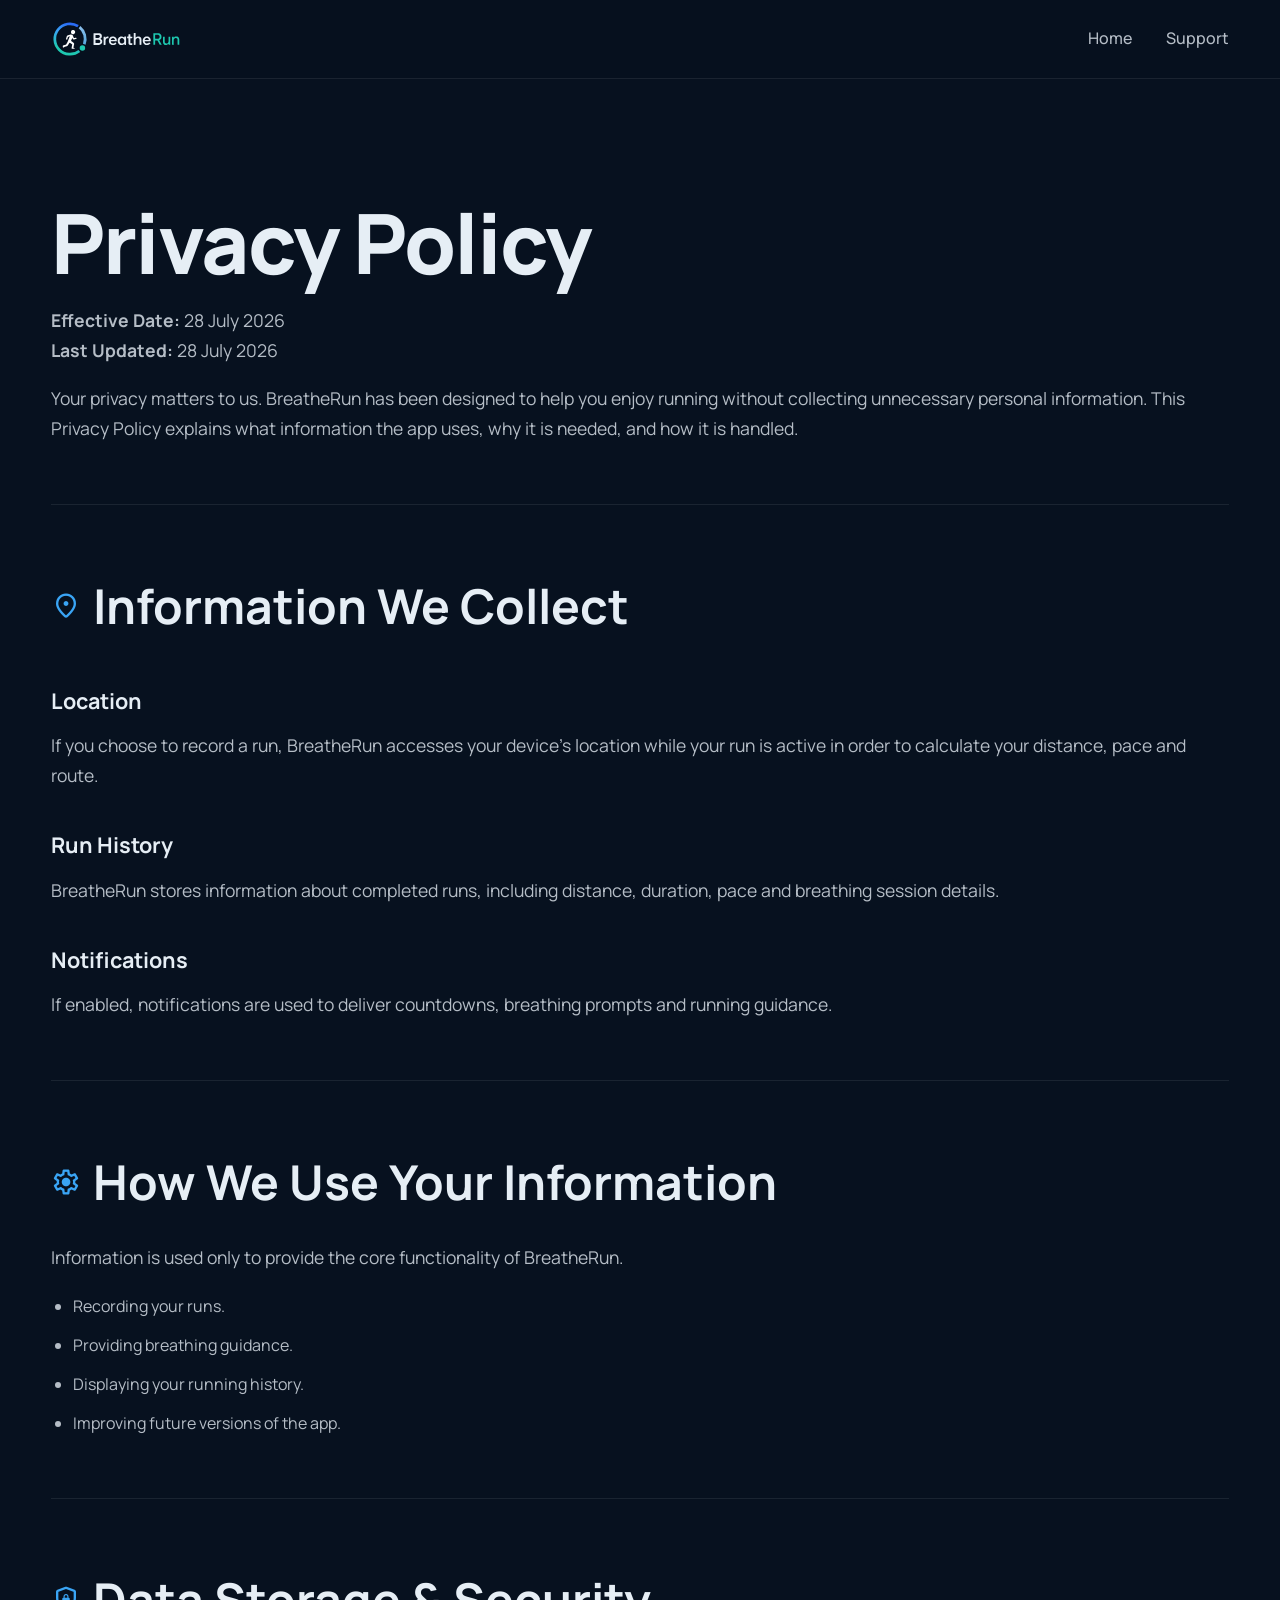
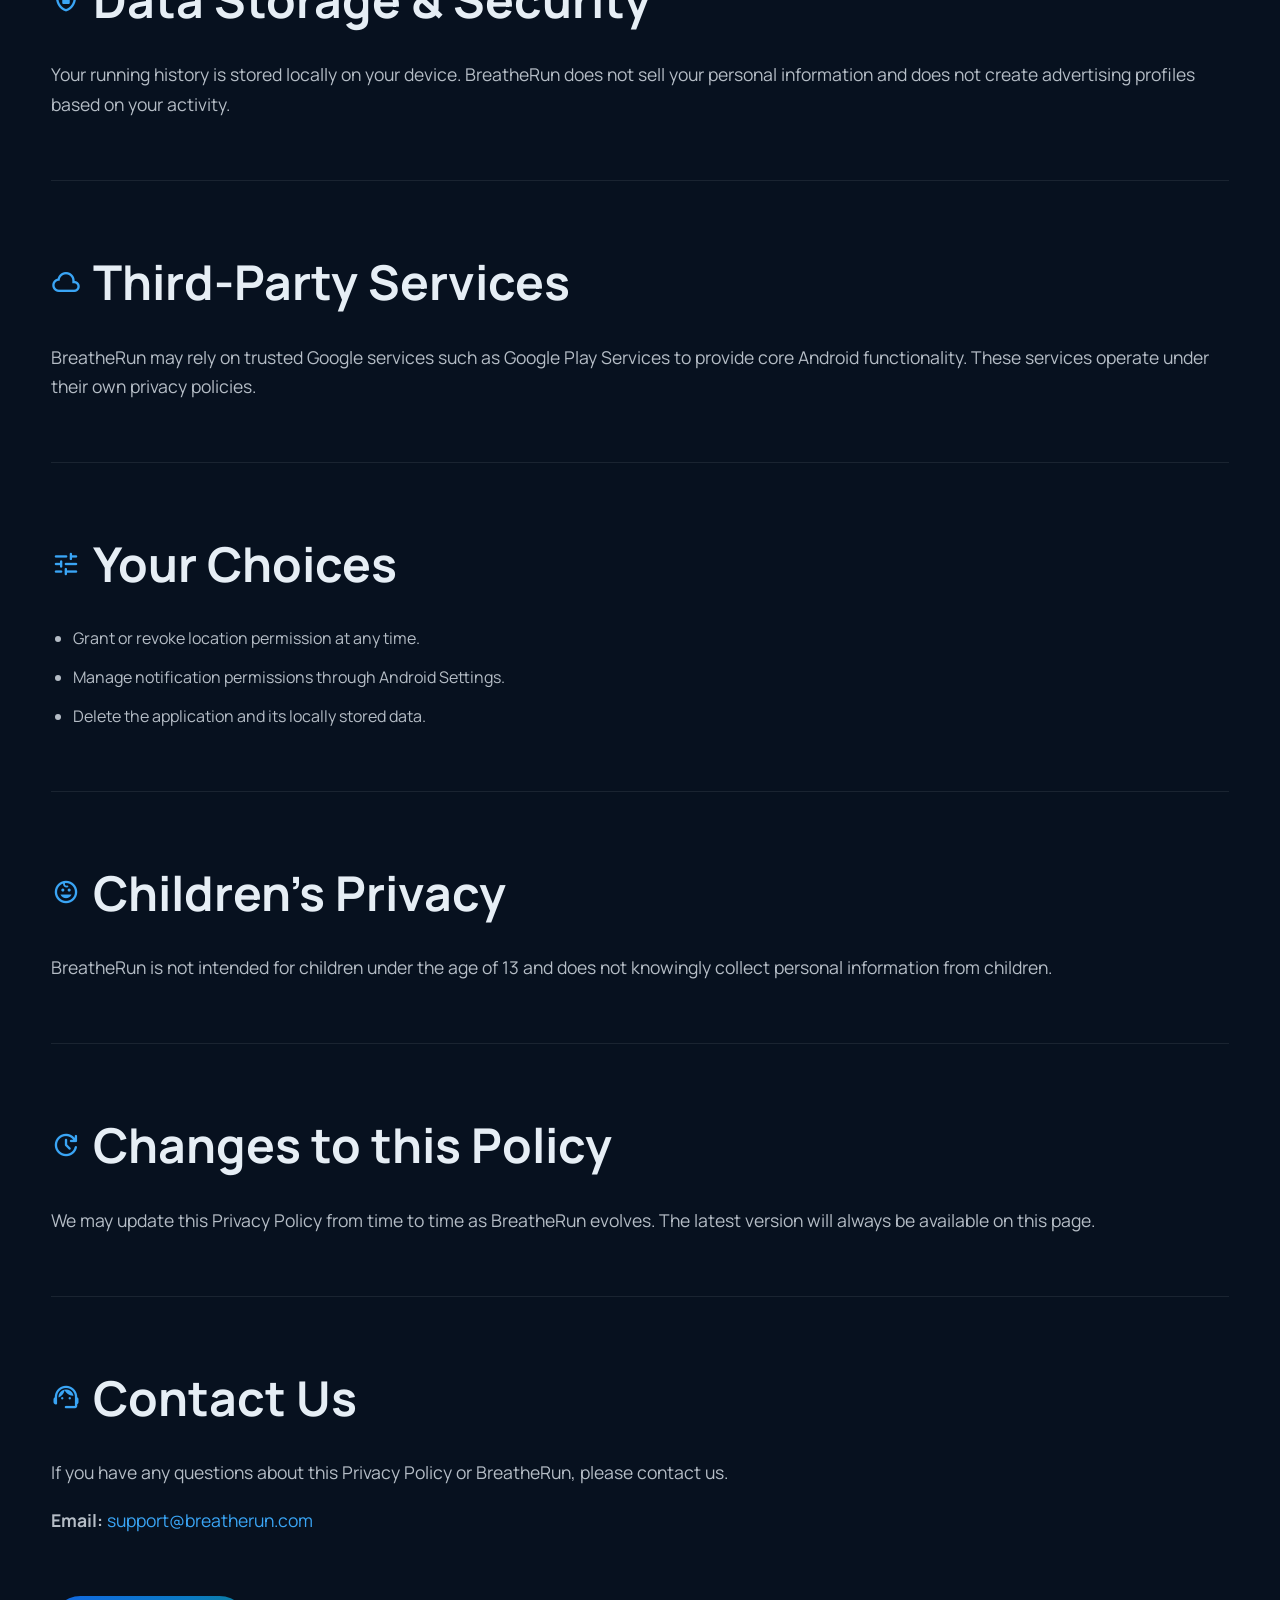
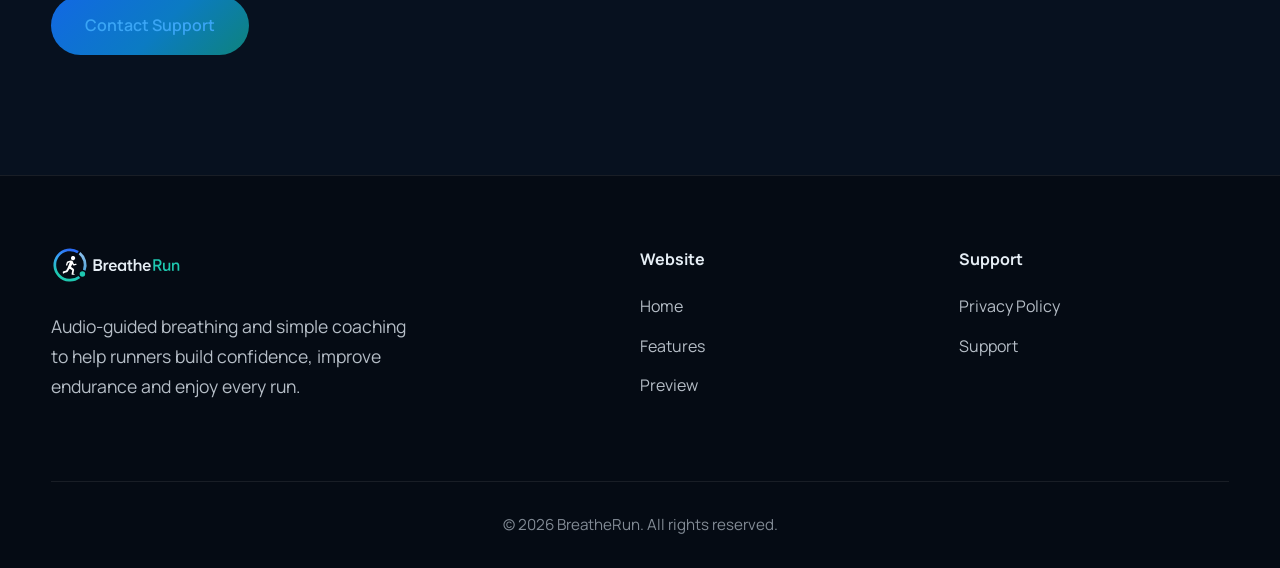
==== commit e0356d91: "Website updates" ====
--- a/privacy.html
+++ b/privacy.html
@@ -1,5 +1,5 @@
 <!DOCTYPE html>
-<html lang="en">
+<html lang="en" data-theme="ocean">
 
 <head>
 
@@ -11,17 +11,61 @@
     <meta name="description"
           content="Learn how BreatheRun collects, uses and protects your information.">
 
-    <meta name="theme-color" content="#0F172A">
-
-    <link rel="icon" href="images/logo.png">
+    <meta name="theme-color" content="#07111F">
+
+    <link rel="canonical" href="https://breatherun.com/privacy.html">
+
+    <meta property="og:site_name" content="BreatheRun">
+
+    <meta property="og:title" content="Privacy Policy | BreatheRun">
+
+    <meta property="og:description"
+          content="Audio-guided breathing for better running.">
+
+    <meta property="og:type" content="website">
+
+    <meta property="og:url" content="https://breatherun.com/privacy.html">
+
+    <meta property="og:image"
+          content="https://breatherun.com/images/social-preview.png">
+
+    <meta property="og:image:width" content="1200">
+
+    <meta property="og:image:height" content="630">
+
+    <meta name="twitter:card" content="summary_large_image">
+
+    <meta name="twitter:image"
+          content="https://breatherun.com/images/social-preview.png">
+
+
+
+    <link rel="icon" href="favicon/favicon.ico" sizes="any">
+
+    <link rel="icon" type="image/svg+xml" href="favicon/favicon.svg">
+
+    <link rel="icon" type="image/png" sizes="32x32"
+          href="favicon/favicon-32x32.png">
+
+    <link rel="icon" type="image/png" sizes="16x16"
+          href="favicon/favicon-16x16.png">
+
+    <link rel="apple-touch-icon" sizes="180x180"
+          href="favicon/apple-touch-icon.png">
+
+    <link rel="manifest" href="site.webmanifest">
 
     <link rel="preconnect" href="https://fonts.googleapis.com">
 
     <link rel="preconnect" href="https://fonts.gstatic.com" crossorigin>
+
+    <link rel="stylesheet"
+          href="https://fonts.googleapis.com/css2?family=Manrope:wght@400;500;600;700;800&display=swap">
 
     <link rel="stylesheet"
           href="https://fonts.googleapis.com/css2?family=Material+Symbols+Rounded:opsz,wght,FILL,GRAD@24,500,0,0">
 
+    <link rel="stylesheet" href="themes.css">
     <link rel="stylesheet"
           href="style.css">
 
@@ -37,10 +81,9 @@
 
             <a href="index.html" class="logo">
 
-                <img src="images/logo.png"
-                     alt="BreatheRun Logo">
-
-                <span>BreatheRun</span>
+                <img src="images/brand/logo-horizontal.svg"
+                     width="700" height="200"
+                     alt="BreatheRun">
 
             </a>
 
@@ -280,9 +323,9 @@
             <strong>Email:</strong>
 
             <a class="inline-link"
-               href="mailto:support@breatherun.app">
-
-                support@breatherun.app
+               href="mailto:support@breatherun.com">
+
+                support@breatherun.com
 
             </a>
 
@@ -318,10 +361,9 @@
 
                 <a href="index.html" class="logo">
 
-                    <img src="images/logo.png"
-                         alt="BreatheRun Logo">
-
-                    <span>BreatheRun</span>
+                    <img src="images/brand/logo-horizontal.svg"
+                         width="700" height="200"
+                         alt="BreatheRun">
 
                 </a>
 
--- a/themes.css
+++ b/themes.css
@@ -0,0 +1,985 @@
+/* ==========================================================
+   BreatheRun theme palettes
+
+   GENERATED FILE — do not edit by hand.
+   Source:     brand-guidelines.md, in the brand asset pack
+   Regenerate: python3 tools/build-themes.py
+
+   To change the active theme, run:
+       ./tools/switch-theme.sh <theme>
+   which sets data-theme on each page and swaps the matching
+   favicons, logo, social preview and manifest colours.
+
+   18 themes: ocean, azure, midnight, sunrise, forest, graphite, frost, ice, snow, evergreen, holly, gold, copper, maple, chestnut, pumpkin, midnight-orange, witching-hour
+   ========================================================== */
+
+
+/* Default, so the site still renders with no data-theme set. */
+
+:root {
+
+    /* 🌊 Ocean */
+
+    /* Brand ramp (the mark's ring gradient) */
+
+    --ring-start:       #2A6CF6;
+    --ring-mid:         #3AA5F5;
+    --ring-end:         #1EC8B0;
+    --dot:              #1EC8B0;
+
+    /* Roles */
+
+    --primary:          #3AA5F5;
+    --primary-dark:     #2A6CF6;
+    --primary-soft:     #87C6F5;
+    --primary-text:     #3AA5F5;
+    --primary-rgb:      58,165,245;
+    --accent:           #1EC8B0;
+
+    /* Launcher plate gradient, for decorative brand fills */
+
+    --plate-start:      #1268E4;
+    --plate-mid:        #0B7FC9;
+    --plate-end:        #12AFA6;
+
+    /* Darker cut of the plate ramp, for fills that carry text */
+
+    --plate-ink-start:  #1268E4;
+    --plate-ink-mid:    #0B7BC3;
+    --plate-ink-end:    #0E837C;
+    --on-plate:         #FFFFFF;
+
+    /* Surfaces */
+
+    --bg:               #07111F;
+    --bg-rgb:           7,17,31;
+    --bg-alt:           #101C2E;
+    --surface:          #18253B;
+    --surface-hover:    #23334E;
+    --surface-deep:     #050B14;
+
+    /* Type */
+
+    --text:             #E6EEF5;
+    --text-secondary:   #B5BDC6;
+    --text-muted:       #828B95;
+
+}
+
+
+[data-theme="ocean"] {
+
+    /* 🌊 Ocean */
+
+    /* Brand ramp (the mark's ring gradient) */
+
+    --ring-start:       #2A6CF6;
+    --ring-mid:         #3AA5F5;
+    --ring-end:         #1EC8B0;
+    --dot:              #1EC8B0;
+
+    /* Roles */
+
+    --primary:          #3AA5F5;
+    --primary-dark:     #2A6CF6;
+    --primary-soft:     #87C6F5;
+    --primary-text:     #3AA5F5;
+    --primary-rgb:      58,165,245;
+    --accent:           #1EC8B0;
+
+    /* Launcher plate gradient, for decorative brand fills */
+
+    --plate-start:      #1268E4;
+    --plate-mid:        #0B7FC9;
+    --plate-end:        #12AFA6;
+
+    /* Darker cut of the plate ramp, for fills that carry text */
+
+    --plate-ink-start:  #1268E4;
+    --plate-ink-mid:    #0B7BC3;
+    --plate-ink-end:    #0E837C;
+    --on-plate:         #FFFFFF;
+
+    /* Surfaces */
+
+    --bg:               #07111F;
+    --bg-rgb:           7,17,31;
+    --bg-alt:           #101C2E;
+    --surface:          #18253B;
+    --surface-hover:    #23334E;
+    --surface-deep:     #050B14;
+
+    /* Type */
+
+    --text:             #E6EEF5;
+    --text-secondary:   #B5BDC6;
+    --text-muted:       #828B95;
+
+}
+
+
+[data-theme="azure"] {
+
+    /* 🔵 Azure */
+
+    /* Brand ramp (the mark's ring gradient) */
+
+    --ring-start:       #1E4FD8;
+    --ring-mid:         #2F8FF5;
+    --ring-end:         #5FC8FF;
+    --dot:              #5FC8FF;
+
+    /* Roles */
+
+    --primary:          #2F8FF5;
+    --primary-dark:     #1E4FD8;
+    --primary-soft:     #7DB8F8;
+    --primary-text:     #2F8FF5;
+    --primary-rgb:      47,143,245;
+    --accent:           #5FC8FF;
+
+    /* Launcher plate gradient, for decorative brand fills */
+
+    --plate-start:      #0B3FA8;
+    --plate-mid:        #1568D6;
+    --plate-end:        #2E9BEA;
+
+    /* Darker cut of the plate ramp, for fills that carry text */
+
+    --plate-ink-start:  #0B3FA8;
+    --plate-ink-mid:    #1568D6;
+    --plate-ink-end:    #247AB9;
+    --on-plate:         #FFFFFF;
+
+    /* Surfaces */
+
+    --bg:               #04101F;
+    --bg-rgb:           4,16,31;
+    --bg-alt:           #0C1A2D;
+    --surface:          #142239;
+    --surface-hover:    #1F2F4C;
+    --surface-deep:     #030A14;
+
+    /* Type */
+
+    --text:             #DCEBFB;
+    --text-secondary:   #ACBBCB;
+    --text-muted:       #7B8898;
+
+}
+
+
+[data-theme="midnight"] {
+
+    /* 🌙 Midnight */
+
+    /* Brand ramp (the mark's ring gradient) */
+
+    --ring-start:       #4B4DED;
+    --ring-mid:         #7A6CF0;
+    --ring-end:         #A78BFA;
+    --dot:              #A78BFA;
+
+    /* Roles */
+
+    --primary:          #7A6CF0;
+    --primary-dark:     #4B4DED;
+    --primary-soft:     #AAA1F7;
+    --primary-text:     #7A6CF0;
+    --primary-rgb:      122,108,240;
+    --accent:           #A78BFA;
+
+    /* Launcher plate gradient, for decorative brand fills */
+
+    --plate-start:      #1B1B3A;
+    --plate-mid:        #2B2464;
+    --plate-end:        #4438A8;
+
+    /* Darker cut of the plate ramp, for fills that carry text */
+
+    --plate-ink-start:  #1B1B3A;
+    --plate-ink-mid:    #2B2464;
+    --plate-ink-end:    #4438A8;
+    --on-plate:         #FFFFFF;
+
+    /* Surfaces */
+
+    --bg:               #0A0A1A;
+    --bg-rgb:           10,10,26;
+    --bg-alt:           #141429;
+    --surface:          #1C1C37;
+    --surface-hover:    #29294A;
+    --surface-deep:     #060611;
+
+    /* Type */
+
+    --text:             #E4E1FF;
+    --text-secondary:   #B4B2CD;
+    --text-muted:       #828098;
+
+}
+
+
+[data-theme="sunrise"] {
+
+    /* 🌅 Sunrise */
+
+    /* Brand ramp (the mark's ring gradient) */
+
+    --ring-start:       #FF9E2C;
+    --ring-mid:         #FF7A45;
+    --ring-end:         #FF5F6D;
+    --dot:              #FF5F6D;
+
+    /* Roles */
+
+    --primary:          #FF7A45;
+    --primary-dark:     #FF9E2C;
+    --primary-soft:     #FFAC86;
+    --primary-text:     #FF7A45;
+    --primary-rgb:      255,122,69;
+    --accent:           #FF5F6D;
+
+    /* Launcher plate gradient, for decorative brand fills */
+
+    --plate-start:      #C2410C;
+    --plate-mid:        #EA6A1E;
+    --plate-end:        #F59E0B;
+
+    /* Darker cut of the plate ramp, for fills that carry text */
+
+    --plate-ink-start:  #C2410C;
+    --plate-ink-mid:    #C05719;
+    --plate-ink-end:    #A46A07;
+    --on-plate:         #FFFFFF;
+
+    /* Surfaces */
+
+    --bg:               #1A0E07;
+    --bg-rgb:           26,14,7;
+    --bg-alt:           #2A1B0F;
+    --surface:          #382617;
+    --surface-hover:    #4C3622;
+    --surface-deep:     #110905;
+
+    /* Type */
+
+    --text:             #FFEAD5;
+    --text-secondary:   #CDBAA8;
+    --text-muted:       #988778;
+
+}
+
+
+[data-theme="forest"] {
+
+    /* 🌲 Forest */
+
+    /* Brand ramp (the mark's ring gradient) */
+
+    --ring-start:       #1E9E5A;
+    --ring-mid:         #2FBF71;
+    --ring-end:         #86D97F;
+    --dot:              #86D97F;
+
+    /* Roles */
+
+    --primary:          #2FBF71;
+    --primary-dark:     #1E9E5A;
+    --primary-soft:     #7DD6A5;
+    --primary-text:     #2FBF71;
+    --primary-rgb:      47,191,113;
+    --accent:           #86D97F;
+
+    /* Launcher plate gradient, for decorative brand fills */
+
+    --plate-start:      #0B3D2E;
+    --plate-mid:        #14664A;
+    --plate-end:        #2FA36B;
+
+    /* Darker cut of the plate ramp, for fills that carry text */
+
+    --plate-ink-start:  #0B3D2E;
+    --plate-ink-mid:    #14664A;
+    --plate-ink-end:    #278658;
+    --on-plate:         #FFFFFF;
+
+    /* Surfaces */
+
+    --bg:               #06140F;
+    --bg-rgb:           6,20,15;
+    --bg-alt:           #0E2119;
+    --surface:          #162B22;
+    --surface-hover:    #203C2F;
+    --surface-deep:     #040D0A;
+
+    /* Type */
+
+    --text:             #DDF3E5;
+    --text-secondary:   #AEC2B6;
+    --text-muted:       #7C8F85;
+
+}
+
+
+[data-theme="graphite"] {
+
+    /* ⚫ Graphite */
+
+    /* Brand ramp (the mark's ring gradient) */
+
+    --ring-start:       #6B7280;
+    --ring-mid:         #9CA3AF;
+    --ring-end:         #D1D5DB;
+    --dot:              #E5E7EB;
+
+    /* Roles */
+
+    --primary:          #9CA3AF;
+    --primary-dark:     #6B7280;
+    --primary-soft:     #BDC2CA;
+    --primary-text:     #9CA3AF;
+    --primary-rgb:      156,163,175;
+    --accent:           #D1D5DB;
+
+    /* Launcher plate gradient, for decorative brand fills */
+
+    --plate-start:      #111827;
+    --plate-mid:        #1F2937;
+    --plate-end:        #374151;
+
+    /* Darker cut of the plate ramp, for fills that carry text */
+
+    --plate-ink-start:  #111827;
+    --plate-ink-mid:    #1F2937;
+    --plate-ink-end:    #374151;
+    --on-plate:         #FFFFFF;
+
+    /* Surfaces */
+
+    --bg:               #0B0F14;
+    --bg-rgb:           11,15,20;
+    --bg-alt:           #161A1F;
+    --surface:          #1F2329;
+    --surface-hover:    #2E3238;
+    --surface-deep:     #070A0D;
+
+    /* Type */
+
+    --text:             #E5E7EB;
+    --text-secondary:   #B5B7BC;
+    --text-muted:       #83868A;
+
+}
+
+
+[data-theme="frost"] {
+
+    /* ❄️ Frost */
+
+    /* Brand ramp (the mark's ring gradient) */
+
+    --ring-start:       #38BDF8;
+    --ring-mid:         #7DD3FC;
+    --ring-end:         #E0F2FE;
+    --dot:              #E0F2FE;
+
+    /* Roles */
+
+    --primary:          #7DD3FC;
+    --primary-dark:     #38BDF8;
+    --primary-soft:     #AAE1FD;
+    --primary-text:     #7DD3FC;
+    --primary-rgb:      125,211,252;
+    --accent:           #E0F2FE;
+
+    /* Launcher plate gradient, for decorative brand fills */
+
+    --plate-start:      #0C4A6E;
+    --plate-mid:        #0E7490;
+    --plate-end:        #38BDF8;
+
+    /* Darker cut of the plate ramp, for fills that carry text */
+
+    --plate-ink-start:  #0C4A6E;
+    --plate-ink-mid:    #0E7490;
+    --plate-ink-end:    #257DA4;
+    --on-plate:         #FFFFFF;
+
+    /* Surfaces */
+
+    --bg:               #061722;
+    --bg-rgb:           6,23,34;
+    --bg-alt:           #0F2531;
+    --surface:          #17303E;
+    --surface-hover:    #234152;
+    --surface-deep:     #040F16;
+
+    /* Type */
+
+    --text:             #E0F2FE;
+    --text-secondary:   #B0C2CE;
+    --text-muted:       #7E8F9B;
+
+}
+
+
+[data-theme="ice"] {
+
+    /* 🧊 Ice */
+
+    /* Brand ramp (the mark's ring gradient) */
+
+    --ring-start:       #22D3EE;
+    --ring-mid:         #67E8F9;
+    --ring-end:         #CFFAFE;
+    --dot:              #67E8F9;
+
+    /* Roles */
+
+    --primary:          #67E8F9;
+    --primary-dark:     #22D3EE;
+    --primary-soft:     #96F0FB;
+    --primary-text:     #67E8F9;
+    --primary-rgb:      103,232,249;
+    --accent:           #CFFAFE;
+
+    /* Launcher plate gradient, for decorative brand fills */
+
+    --plate-start:      #ECFEFF;
+    --plate-mid:        #CFFAFE;
+    --plate-end:        #A5F3FC;
+
+    /* Darker cut of the plate ramp, for fills that carry text */
+
+    --plate-ink-start:  #ECFEFF;
+    --plate-ink-mid:    #CFFAFE;
+    --plate-ink-end:    #A5F3FC;
+    --on-plate:         #06323D;
+
+    /* Surfaces */
+
+    --bg:               #062028;
+    --bg-rgb:           6,32,40;
+    --bg-alt:           #0E2E36;
+    --surface:          #153A43;
+    --surface-hover:    #1F4C55;
+    --surface-deep:     #04151A;
+
+    /* Type */
+
+    --text:             #CFFAFE;
+    --text-secondary:   #A3CACF;
+    --text-muted:       #75989E;
+
+}
+
+
+[data-theme="snow"] {
+
+    /* ⛄ Snow */
+
+    /* Brand ramp (the mark's ring gradient) */
+
+    --ring-start:       #94A3B8;
+    --ring-mid:         #CBD5E1;
+    --ring-end:         #F8FAFC;
+    --dot:              #F8FAFC;
+
+    /* Roles */
+
+    --primary:          #CBD5E1;
+    --primary-dark:     #94A3B8;
+    --primary-soft:     #DCE3EC;
+    --primary-text:     #CBD5E1;
+    --primary-rgb:      203,213,225;
+    --accent:           #F8FAFC;
+
+    /* Launcher plate gradient, for decorative brand fills */
+
+    --plate-start:      #FFFFFF;
+    --plate-mid:        #F1F5F9;
+    --plate-end:        #DCE7F0;
+
+    /* Darker cut of the plate ramp, for fills that carry text */
+
+    --plate-ink-start:  #FFFFFF;
+    --plate-ink-mid:    #F1F5F9;
+    --plate-ink-end:    #DCE7F0;
+    --on-plate:         #0F172A;
+
+    /* Surfaces */
+
+    --bg:               #0B1220;
+    --bg-rgb:           11,18,32;
+    --bg-alt:           #181F2D;
+    --surface:          #232A38;
+    --surface-hover:    #333B48;
+    --surface-deep:     #070C15;
+
+    /* Type */
+
+    --text:             #F1F5F9;
+    --text-secondary:   #BEC3C9;
+    --text-muted:       #8A8F97;
+
+}
+
+
+[data-theme="evergreen"] {
+
+    /* 🎄 Evergreen */
+
+    /* Brand ramp (the mark's ring gradient) */
+
+    --ring-start:       #14532D;
+    --ring-mid:         #16A34A;
+    --ring-end:         #4ADE80;
+    --dot:              #FACC15;
+
+    /* Roles */
+
+    --primary:          #16A34A;
+    --primary-dark:     #14532D;
+    --primary-soft:     #6FCB91;
+    --primary-text:     #16A34A;
+    --primary-rgb:      22,163,74;
+    --accent:           #4ADE80;
+
+    /* Launcher plate gradient, for decorative brand fills */
+
+    --plate-start:      #052E16;
+    --plate-mid:        #14532D;
+    --plate-end:        #166534;
+
+    /* Darker cut of the plate ramp, for fills that carry text */
+
+    --plate-ink-start:  #052E16;
+    --plate-ink-mid:    #14532D;
+    --plate-ink-end:    #166534;
+    --on-plate:         #FFFFFF;
+
+    /* Surfaces */
+
+    --bg:               #04170B;
+    --bg-rgb:           4,23,11;
+    --bg-alt:           #0C2114;
+    --surface:          #132A1C;
+    --surface-hover:    #1E3727;
+    --surface-deep:     #030F07;
+
+    /* Type */
+
+    --text:             #DCFCE7;
+    --text-secondary:   #ACCAB7;
+    --text-muted:       #7B9584;
+
+}
+
+
+[data-theme="holly"] {
+
+    /* 🎅 Holly */
+
+    /* Brand ramp (the mark's ring gradient) */
+
+    --ring-start:       #B91C1C;
+    --ring-mid:         #DC2626;
+    --ring-end:         #F87171;
+    --dot:              #16A34A;
+
+    /* Roles */
+
+    --primary:          #DC2626;
+    --primary-dark:     #B91C1C;
+    --primary-soft:     #EB7B7B;
+    --primary-text:     #E03B3B;
+    --primary-rgb:      220,38,38;
+    --accent:           #F87171;
+
+    /* Launcher plate gradient, for decorative brand fills */
+
+    --plate-start:      #7F1D1D;
+    --plate-mid:        #B91C1C;
+    --plate-end:        #166534;
+
+    /* Darker cut of the plate ramp, for fills that carry text */
+
+    --plate-ink-start:  #7F1D1D;
+    --plate-ink-mid:    #B91C1C;
+    --plate-ink-end:    #166534;
+    --on-plate:         #FFFFFF;
+
+    /* Surfaces */
+
+    --bg:               #1A0707;
+    --bg-rgb:           26,7,7;
+    --bg-alt:           #280F0F;
+    --surface:          #331717;
+    --surface-hover:    #452121;
+    --surface-deep:     #110505;
+
+    /* Type */
+
+    --text:             #FEE2E2;
+    --text-secondary:   #CCB2B2;
+    --text-muted:       #977F7F;
+
+}
+
+
+[data-theme="gold"] {
+
+    /* ✨ Gold */
+
+    /* Brand ramp (the mark's ring gradient) */
+
+    --ring-start:       #B45309;
+    --ring-mid:         #D4A017;
+    --ring-end:         #FDE68A;
+    --dot:              #FDE68A;
+
+    /* Roles */
+
+    --primary:          #D4A017;
+    --primary-dark:     #B45309;
+    --primary-soft:     #E6C04B;
+    --primary-text:     #D4A017;
+    --primary-rgb:      212,160,23;
+    --accent:           #FDE68A;
+
+    /* Launcher plate gradient, for decorative brand fills */
+
+    --plate-start:      #F5D77E;
+    --plate-mid:        #E0B437;
+    --plate-end:        #B8860B;
+
+    /* Darker cut of the plate ramp, for fills that carry text */
+
+    --plate-ink-start:  #F5D77E;
+    --plate-ink-mid:    #E0B437;
+    --plate-ink-end:    #B8860B;
+    --on-plate:         #2B1C02;
+
+    /* Surfaces */
+
+    --bg:               #14100A;
+    --bg-rgb:           20,16,10;
+    --bg-alt:           #221A0E;
+    --surface:          #2D2212;
+    --surface-hover:    #3F2F18;
+    --surface-deep:     #0D0A06;
+
+    /* Type */
+
+    --text:             #FDE68A;
+    --text-secondary:   #CAB76E;
+    --text-muted:       #948650;
+
+}
+
+
+[data-theme="copper"] {
+
+    /* 🥉 Copper */
+
+    /* Brand ramp (the mark's ring gradient) */
+
+    --ring-start:       #9A3412;
+    --ring-mid:         #C2410C;
+    --ring-end:         #FB923C;
+    --dot:              #FB923C;
+
+    /* Roles */
+
+    --primary:          #C2410C;
+    --primary-dark:     #9A3412;
+    --primary-soft:     #DD8E66;
+    --primary-text:     #CA5726;
+    --primary-rgb:      194,65,12;
+    --accent:           #FB923C;
+
+    /* Launcher plate gradient, for decorative brand fills */
+
+    --plate-start:      #5C2408;
+    --plate-mid:        #9A3412;
+    --plate-end:        #C2632B;
+
+    /* Darker cut of the plate ramp, for fills that carry text */
+
+    --plate-ink-start:  #5C2408;
+    --plate-ink-mid:    #9A3412;
+    --plate-ink-end:    #B65D28;
+    --on-plate:         #FFFFFF;
+
+    /* Surfaces */
+
+    --bg:               #170A04;
+    --bg-rgb:           23,10,4;
+    --bg-alt:           #24130C;
+    --surface:          #2F1B13;
+    --surface-hover:    #3F271D;
+    --surface-deep:     #0F0603;
+
+    /* Type */
+
+    --text:             #FFEDD5;
+    --text-secondary:   #CCBBA7;
+    --text-muted:       #978777;
+
+}
+
+
+[data-theme="maple"] {
+
+    /* 🍁 Maple */
+
+    /* Brand ramp (the mark's ring gradient) */
+
+    --ring-start:       #B91C1C;
+    --ring-mid:         #EA580C;
+    --ring-end:         #F59E0B;
+    --dot:              #F59E0B;
+
+    /* Roles */
+
+    --primary:          #EA580C;
+    --primary-dark:     #B91C1C;
+    --primary-soft:     #F39E60;
+    --primary-text:     #EA580C;
+    --primary-rgb:      234,88,12;
+    --accent:           #F59E0B;
+
+    /* Launcher plate gradient, for decorative brand fills */
+
+    --plate-start:      #7C2D12;
+    --plate-mid:        #B91C1C;
+    --plate-end:        #EA580C;
+
+    /* Darker cut of the plate ramp, for fills that carry text */
+
+    --plate-ink-start:  #7C2D12;
+    --plate-ink-mid:    #B91C1C;
+    --plate-ink-end:    #CC4D0A;
+    --on-plate:         #FFFFFF;
+
+    /* Surfaces */
+
+    --bg:               #1A0A06;
+    --bg-rgb:           26,10,6;
+    --bg-alt:           #28130E;
+    --surface:          #331A14;
+    --surface-hover:    #45261E;
+    --surface-deep:     #110604;
+
+    /* Type */
+
+    --text:             #FEF3C7;
+    --text-secondary:   #CCC09D;
+    --text-muted:       #978A70;
+
+}
+
+
+[data-theme="chestnut"] {
+
+    /* 🌰 Chestnut */
+
+    /* Brand ramp (the mark's ring gradient) */
+
+    --ring-start:       #5B3A1E;
+    --ring-mid:         #8B5E3C;
+    --ring-end:         #C79A6B;
+    --dot:              #C79A6B;
+
+    /* Roles */
+
+    --primary:          #8B5E3C;
+    --primary-dark:     #5B3A1E;
+    --primary-soft:     #B89980;
+    --primary-text:     #9A7252;
+    --primary-rgb:      139,94,60;
+    --accent:           #C79A6B;
+
+    /* Launcher plate gradient, for decorative brand fills */
+
+    --plate-start:      #2E1B0F;
+    --plate-mid:        #4A2C18;
+    --plate-end:        #6B4226;
+
+    /* Darker cut of the plate ramp, for fills that carry text */
+
+    --plate-ink-start:  #2E1B0F;
+    --plate-ink-mid:    #4A2C18;
+    --plate-ink-end:    #6B4226;
+    --on-plate:         #FFFFFF;
+
+    /* Surfaces */
+
+    --bg:               #150C06;
+    --bg-rgb:           21,12,6;
+    --bg-alt:           #1F150E;
+    --surface:          #281D15;
+    --surface-hover:    #35291F;
+    --surface-deep:     #0E0804;
+
+    /* Type */
+
+    --text:             #F0E2D2;
+    --text-secondary:   #C0B3A5;
+    --text-muted:       #8D8276;
+
+}
+
+
+[data-theme="pumpkin"] {
+
+    /* 🎃 Pumpkin */
+
+    /* Brand ramp (the mark's ring gradient) */
+
+    --ring-start:       #EA580C;
+    --ring-mid:         #F97316;
+    --ring-end:         #FB923C;
+    --dot:              #FB923C;
+
+    /* Roles */
+
+    --primary:          #F97316;
+    --primary-dark:     #EA580C;
+    --primary-soft:     #FCAA6C;
+    --primary-text:     #F97316;
+    --primary-rgb:      249,115,22;
+    --accent:           #FB923C;
+
+    /* Launcher plate gradient, for decorative brand fills */
+
+    --plate-start:      #1C1917;
+    --plate-mid:        #431407;
+    --plate-end:        #EA580C;
+
+    /* Darker cut of the plate ramp, for fills that carry text */
+
+    --plate-ink-start:  #1C1917;
+    --plate-ink-mid:    #431407;
+    --plate-ink-end:    #CC4D0A;
+    --on-plate:         #FFFFFF;
+
+    /* Surfaces */
+
+    --bg:               #0B0907;
+    --bg-rgb:           11,9,7;
+    --bg-alt:           #1B140E;
+    --surface:          #291D15;
+    --surface-hover:    #3E2B1E;
+    --surface-deep:     #070605;
+
+    /* Type */
+
+    --text:             #FFEDD5;
+    --text-secondary:   #C9BBA8;
+    --text-muted:       #918678;
+
+}
+
+
+[data-theme="midnight-orange"] {
+
+    /* 🌌 Midnight Orange */
+
+    /* Brand ramp (the mark's ring gradient) */
+
+    --ring-start:       #7C3AED;
+    --ring-mid:         #A855F7;
+    --ring-end:         #F97316;
+    --dot:              #F97316;
+
+    /* Roles */
+
+    --primary:          #A855F7;
+    --primary-dark:     #7C3AED;
+    --primary-soft:     #CA97FB;
+    --primary-text:     #A855F7;
+    --primary-rgb:      168,85,247;
+    --accent:           #F97316;
+
+    /* Launcher plate gradient, for decorative brand fills */
+
+    --plate-start:      #140A1F;
+    --plate-mid:        #2E1065;
+    --plate-end:        #4C1D95;
+
+    /* Darker cut of the plate ramp, for fills that carry text */
+
+    --plate-ink-start:  #140A1F;
+    --plate-ink-mid:    #2E1065;
+    --plate-ink-end:    #4C1D95;
+    --on-plate:         #FFFFFF;
+
+    /* Surfaces */
+
+    --bg:               #0A0612;
+    --bg-rgb:           10,6,18;
+    --bg-alt:           #161022;
+    --surface:          #211830;
+    --surface-hover:    #302544;
+    --surface-deep:     #06040C;
+
+    /* Type */
+
+    --text:             #F3E8FF;
+    --text-secondary:   #C0B6CB;
+    --text-muted:       #8A8294;
+
+}
+
+
+[data-theme="witching-hour"] {
+
+    /* 🧙 Witching Hour */
+
+    /* Brand ramp (the mark's ring gradient) */
+
+    --ring-start:       #4C1D95;
+    --ring-mid:         #7E22CE;
+    --ring-end:         #A3E635;
+    --dot:              #A3E635;
+
+    /* Roles */
+
+    --primary:          #7E22CE;
+    --primary-dark:     #4C1D95;
+    --primary-soft:     #B288CD;
+    --primary-text:     #9A58CD;
+    --primary-rgb:      126,34,206;
+    --accent:           #A3E635;
+
+    /* Launcher plate gradient, for decorative brand fills */
+
+    --plate-start:      #0F0A19;
+    --plate-mid:        #3B0764;
+    --plate-end:        #1A2E05;
+
+    /* Darker cut of the plate ramp, for fills that carry text */
+
+    --plate-ink-start:  #0F0A19;
+    --plate-ink-mid:    #3B0764;
+    --plate-ink-end:    #1A2E05;
+    --on-plate:         #FFFFFF;
+
+    /* Surfaces */
+
+    --bg:               #07040D;
+    --bg-rgb:           7,4,13;
+    --bg-alt:           #110E18;
+    --surface:          #1A1622;
+    --surface-hover:    #282231;
+    --surface-deep:     #050308;
+
+    /* Type */
+
+    --text:             #ECFCCB;
+    --text-secondary:   #BAC5A1;
+    --text-muted:       #858C76;
+
+}
--- a/style.css
+++ b/style.css
@@ -6,36 +6,24 @@
 
 
 /* ==========================================================
-   GOOGLE FONT
-   ========================================================== */
-
-@import url('https://fonts.googleapis.com/css2?family=Inter:wght@300;400;500;600;700;800;900&display=swap');
-
-
-/* ==========================================================
-   CSS VARIABLES
+   TYPEFACE
+
+   Manrope, per the brand guidelines. Loaded via <link> in each
+   page head rather than @import, which blocks rendering.
+   ========================================================== */
+
+
+/* ==========================================================
+   NON-THEME TOKENS
+
+   Every colour lives in themes.css, keyed off the data-theme
+   attribute on <html>. Only geometry and motion sit here, so
+   a theme swap never has to touch this file.
+
+   To change the active theme:  ./tools/switch-theme.sh <name>
    ========================================================== */
 
 :root {
-
-    /* Colours */
-
-    --bg: #0F172A;
-    --bg-alt: #172236;
-
-    --surface: #1E293B;
-    --surface-hover: #27364A;
-
-    --primary: #4F8EF7;
-    --primary-dark: #3D79DB;
-
-    --accent: #22C7A9;
-
-    --text: #F8FAFC;
-    --text-secondary: #CBD5E1;
-    --text-muted: #94A3B8;
-
-    --border: rgba(255,255,255,.08);
 
     /* Layout */
 
@@ -43,6 +31,11 @@
 
     --radius:16px;
     --radius-lg:28px;
+
+    /* Hairlines. Every theme surface is dark, so one value works
+       across all eighteen. */
+
+    --border: rgba(255,255,255,.08);
 
     /* Shadows */
 
@@ -86,7 +79,7 @@
 
     color:var(--text);
 
-    font-family:'Inter',sans-serif;
+    font-family:'Manrope',system-ui,-apple-system,sans-serif;
 
     line-height:1.7;
 
@@ -253,7 +246,7 @@
 
     z-index:999;
 
-    background:rgba(10,20,30,.75);
+    background:rgba(var(--bg-rgb),.78);
 
     backdrop-filter:blur(18px);
 
@@ -280,25 +273,31 @@
 
 .logo{
 
-    display:flex;
+    display:inline-flex;
 
     align-items:center;
 
-    gap:14px;
-
-    font-weight:700;
-
-    font-size:1.2rem;
-
-}
+}
+
+/* The horizontal lockup already contains the wordmark as
+   outlined paths, so no text sits beside it and no circular
+   crop is applied. Clear space is built into the viewBox. */
 
 .logo img{
 
-    width:44px;
-
-    height:44px;
-
-    border-radius:50%;
+    height:38px;
+
+    width:auto;
+
+}
+
+@media (max-width:520px){
+
+    .logo img{
+
+        height:32px;
+
+    }
 
 }
 
@@ -391,7 +390,7 @@
 
 nav ul li a:hover{
 
-    color:white;
+    color:var(--text);
 
 }
 
@@ -416,8 +415,8 @@
 
     background:linear-gradient(
         90deg,
-        #ffffff,
-        #8ad5ff
+        var(--text),
+        var(--ring-end)
     );
 
     -webkit-background-clip:text;
@@ -447,11 +446,11 @@
 
     gap:10px;
 
-    background:rgba(79,142,247,.12);
-
-    border:1px solid rgba(79,142,247,.25);
-
-    color:#AFCBFF;
+    background:rgba(var(--primary-rgb),.12);
+
+    border:1px solid rgba(var(--primary-rgb),.25);
+
+    color:var(--primary-soft);
 
     padding:10px 18px;
 
@@ -500,19 +499,31 @@
 
 .btn-primary{
 
-    background:var(--primary);
-
-    color:white;
+    /* The launcher plate gradient. White on flat --primary only
+       reaches ~2.4:1, the plate ramp clears AA. */
+
+    background:linear-gradient(
+        135deg,
+        var(--plate-ink-start),
+        var(--plate-ink-mid) 55%,
+        var(--plate-ink-end)
+    );
+
+    color:var(--on-plate);
 
 }
 
 .btn-primary:hover{
 
-    background:var(--primary-dark);
+    background:linear-gradient(
+        135deg,
+        var(--plate-ink-mid),
+        var(--plate-ink-end)
+    );
 
     transform:translateY(-3px);
 
-    box-shadow:0 12px 28px rgba(79,142,247,.35);
+    box-shadow:0 12px 28px rgba(var(--primary-rgb),.35);
 
 }
 
@@ -520,7 +531,7 @@
 
     border:1px solid var(--border);
 
-    color:white;
+    color:var(--text);
 
 }
 
@@ -548,7 +559,7 @@
     background:
 
         radial-gradient(circle,
-        rgba(79,142,247,.28),
+        rgba(var(--primary-rgb),.28),
         transparent 72%);
 
     left:50%;
@@ -723,7 +734,7 @@
 
     background:linear-gradient(
         180deg,
-        rgba(79,142,247,.08),
+        rgba(var(--primary-rgb),.08),
         transparent 55%
     );
 
@@ -752,9 +763,9 @@
 
     border-radius:20px;
 
-    background:rgba(79,142,247,.12);
-
-    color:var(--primary);
+    background:rgba(var(--primary-rgb),.12);
+
+    color:var(--primary-text);
 
 }
 
@@ -841,9 +852,13 @@
 
     border-radius:50%;
 
-    background:var(--primary);
-
-    color:white;
+    background:linear-gradient(
+        135deg,
+        var(--plate-ink-start),
+        var(--plate-ink-end)
+    );
+
+    color:var(--on-plate);
 
     font-weight:700;
 
@@ -882,7 +897,7 @@
 
     position:relative;
 
-    background:#0B1120;
+    background:var(--surface-deep);
 
     border-radius:42px;
 
@@ -924,7 +939,7 @@
 
     top:10px;
 
-    background:#222;
+    background:rgba(255,255,255,.14);
 
     border-radius:100px;
 
@@ -962,7 +977,7 @@
 
     padding:14px;
 
-    background:#101827;
+    background:var(--bg-alt);
 
     box-shadow:
         0 35px 80px rgba(0,0,0,.35),
@@ -1228,7 +1243,7 @@
     background:linear-gradient(
         180deg,
         transparent,
-        rgba(79,142,247,.08)
+        rgba(var(--primary-rgb),.08)
     );
 
 }
@@ -1258,7 +1273,7 @@
 
     border-top:1px solid var(--border);
 
-    background:#0B1220;
+    background:var(--surface-deep);
 
 }
 
@@ -1312,7 +1327,7 @@
 
 .footer-links a:hover{
 
-    color:white;
+    color:var(--text);
 
 }
 
@@ -1556,7 +1571,7 @@
 
 .legal-page a{
 
-    color:var(--primary);
+    color:var(--primary-text);
 
 }
 
@@ -1627,9 +1642,9 @@
 
     border-radius:50%;
 
-    background:rgba(79,142,247,.12);
-
-    color:var(--primary);
+    background:rgba(var(--primary-rgb),.12);
+
+    color:var(--primary-text);
 
 }
 
@@ -1646,7 +1661,7 @@
 
 a.inline-link{
 
-    color:var(--primary);
+    color:var(--primary-text);
 
     transition:var(--transition);
 
@@ -1654,7 +1669,7 @@
 
 a.inline-link:hover{
 
-    color:#7FB0FF;
+    color:var(--primary-soft);
 
 }
 
@@ -1676,9 +1691,9 @@
 
 ::selection{
 
-    background:#3AA5F5;
-
-    color:white;
+    background:var(--primary-text);
+
+    color:var(--bg);
 
 }
 
@@ -1690,13 +1705,13 @@
 
 ::-webkit-scrollbar-track{
 
-    background:#07121d;
+    background:var(--surface-deep);
 
 }
 
 ::-webkit-scrollbar-thumb{
 
-    background:#3AA5F5;
+    background:var(--primary);
 
     border-radius:20px;
 
@@ -1799,7 +1814,7 @@
 
 .legal-page h2 .material-symbols-rounded{
 
-    color:var(--primary);
+    color:var(--primary-text);
 
     font-size:30px;
 
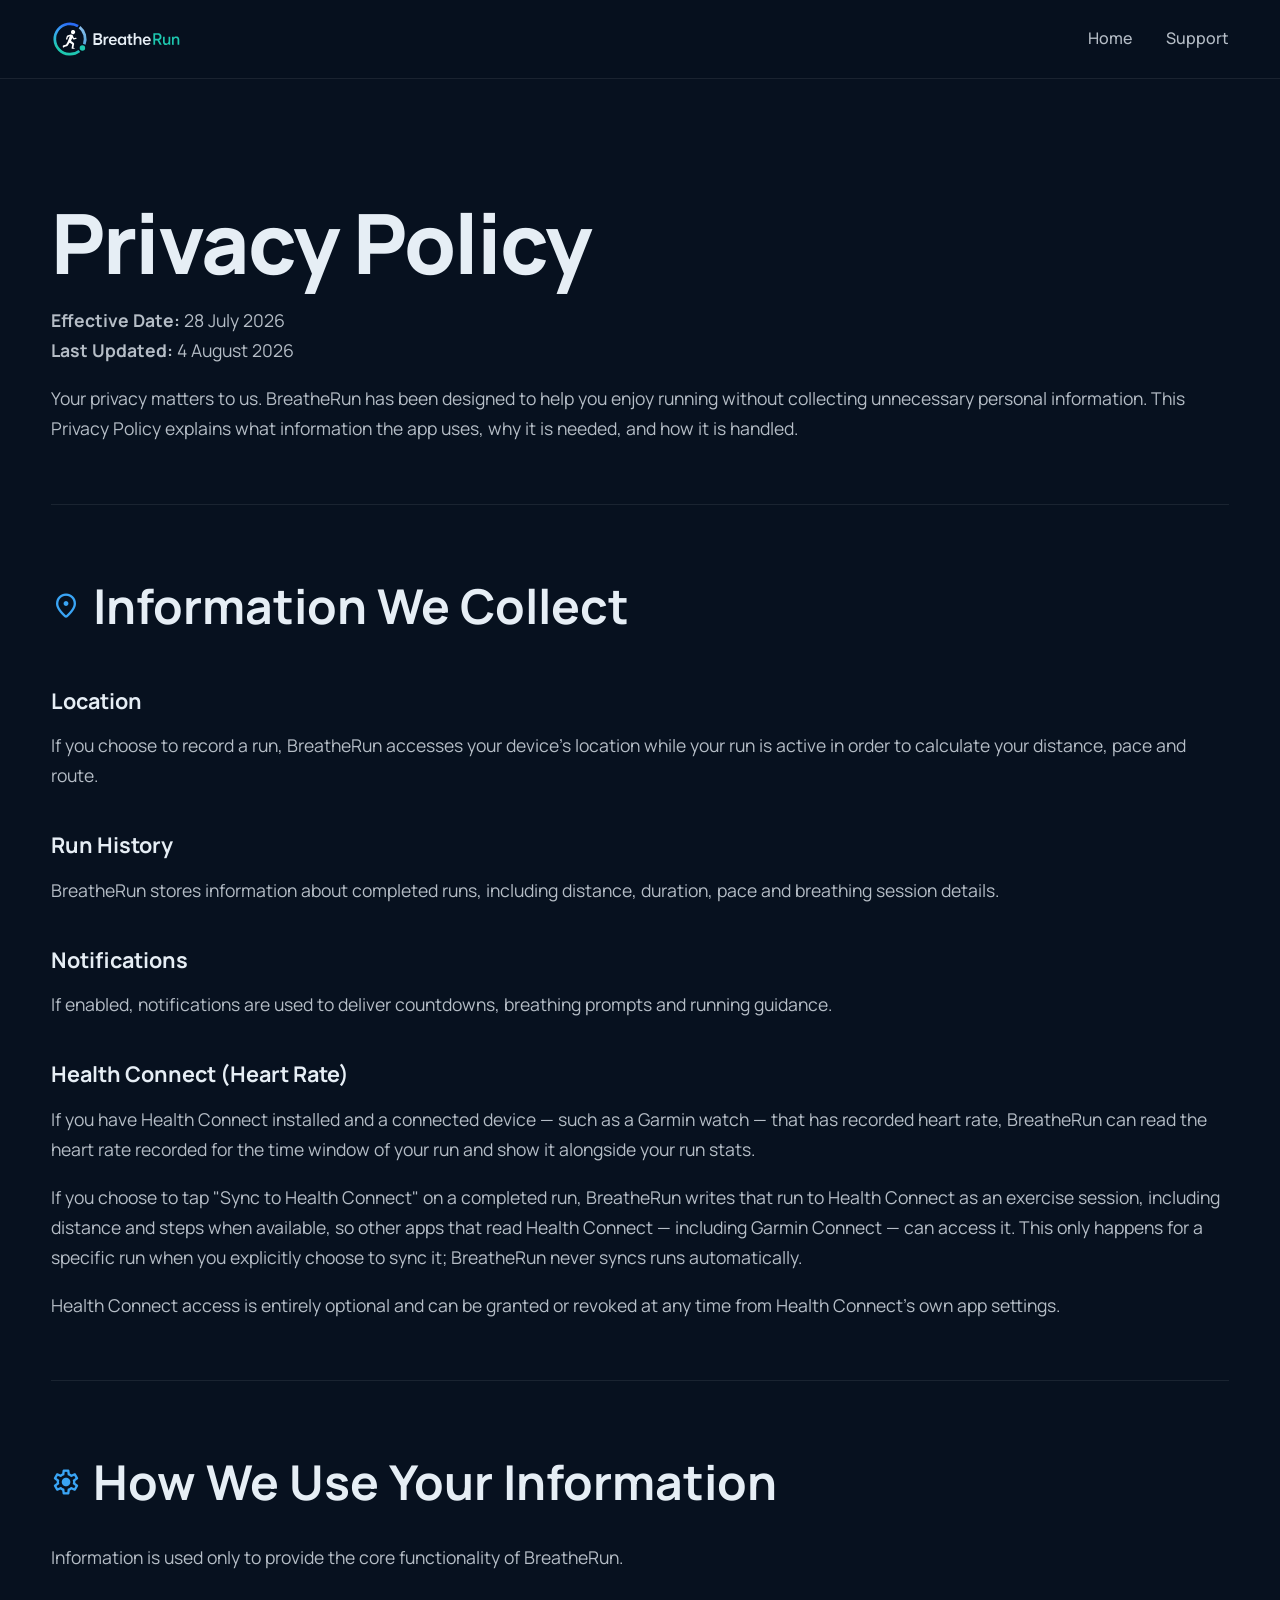
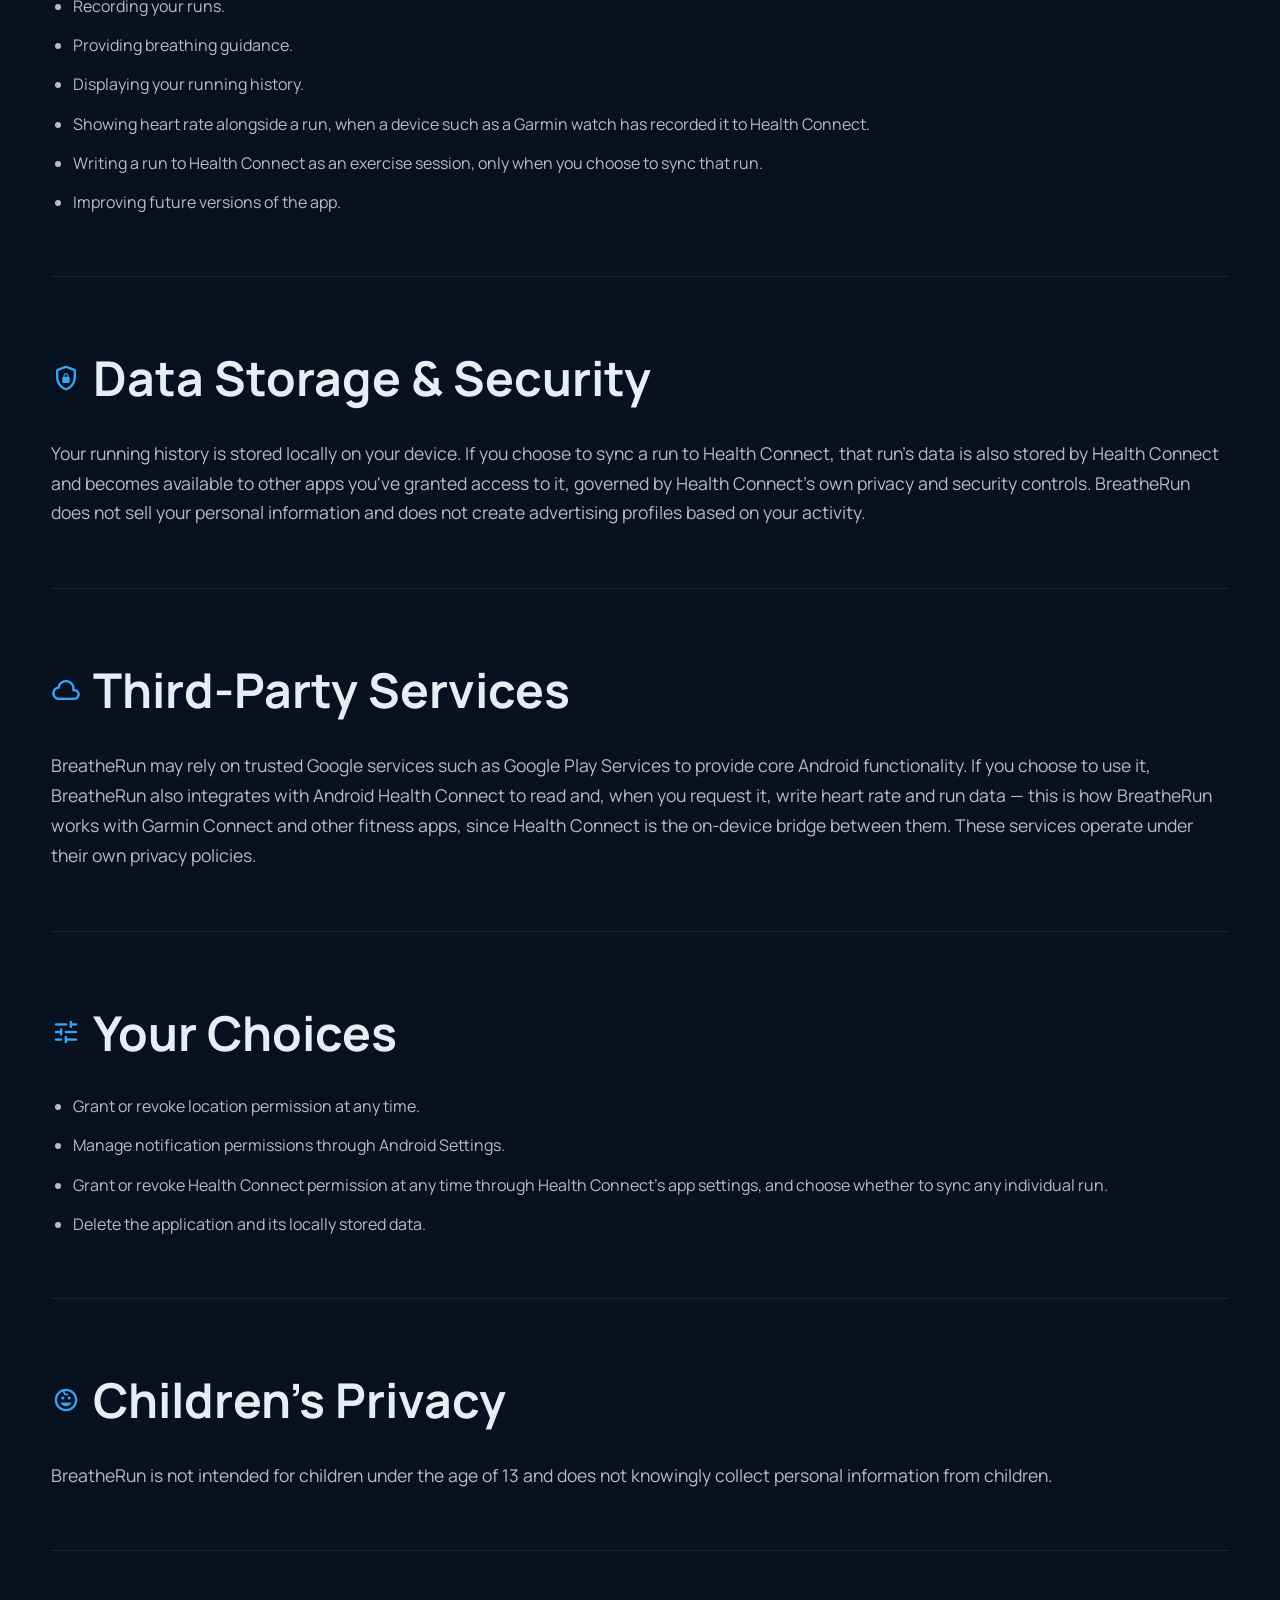
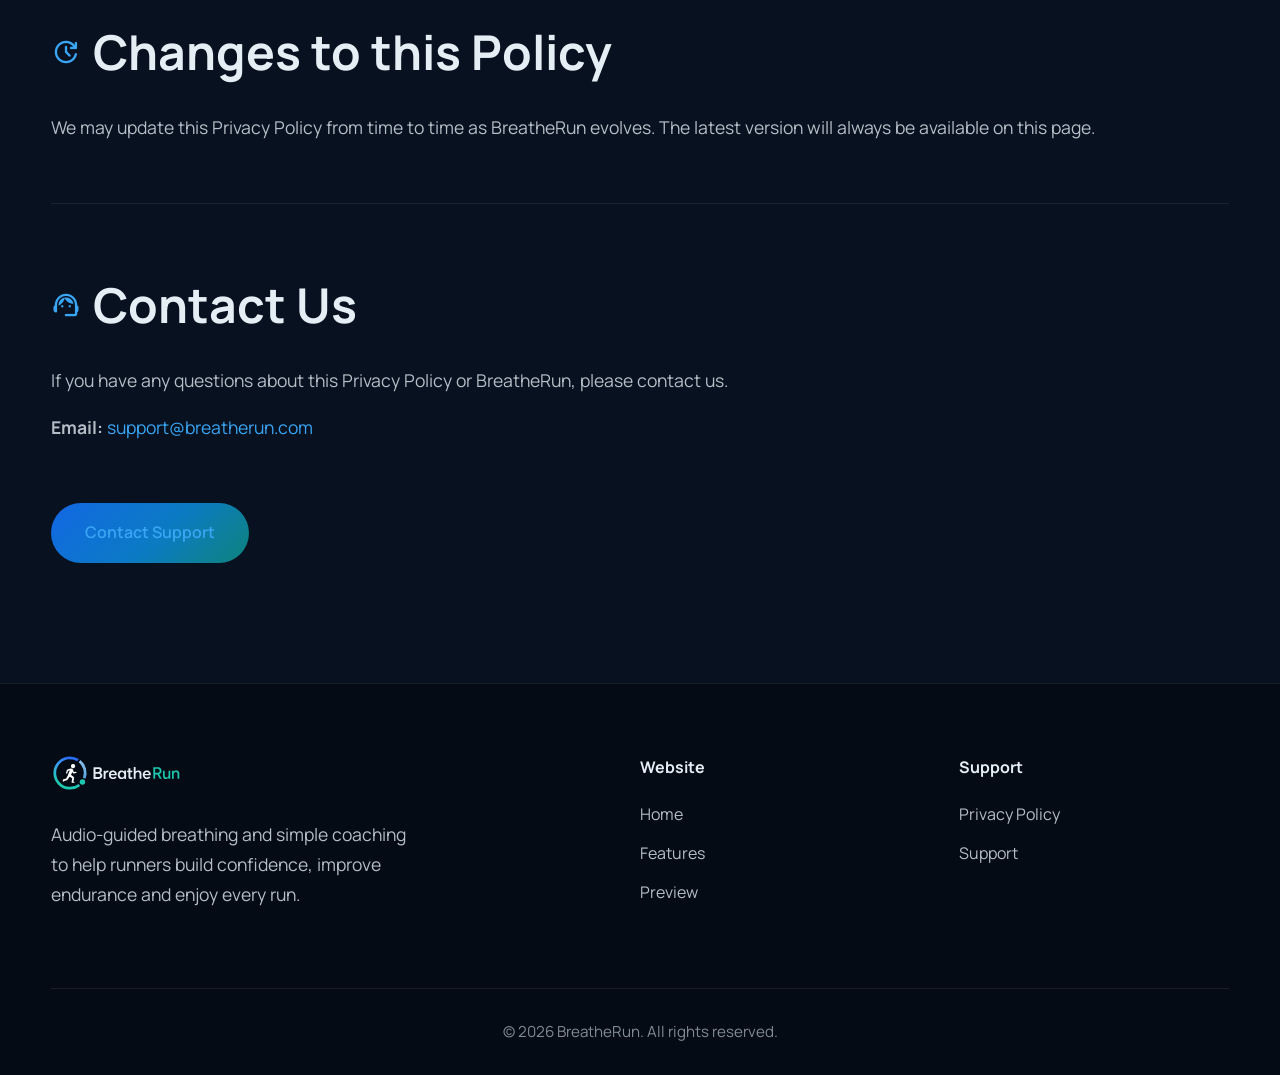
==== commit 2bf0da92: "privacy policy update" ====
--- a/privacy.html
+++ b/privacy.html
@@ -5,6 +5,12 @@
 
     <meta charset="UTF-8">
     <meta name="viewport" content="width=device-width, initial-scale=1">
+
+    <!-- Marks the document as scripted before first paint. Every
+         hidden-until-revealed rule in style.css is scoped to .js,
+         so with JavaScript off the page renders in full. -->
+
+    <script>document.documentElement.classList.add("js");</script>
 
     <title>Privacy Policy | BreatheRun</title>
 
@@ -73,6 +79,8 @@
 
 <body>
 
+<a href="#main" class="skip-link">Skip to content</a>
+
 <header>
 
     <div class="container">
@@ -82,12 +90,22 @@
             <a href="index.html" class="logo">
 
                 <img src="images/brand/logo-horizontal.svg"
-                     width="700" height="200"
+                     width="133" height="38"
                      alt="BreatheRun">
 
             </a>
 
-            <ul>
+            <button class="nav-toggle"
+                    type="button"
+                    aria-expanded="false"
+                    aria-controls="primary-nav"
+                    aria-label="Menu">
+
+                <span class="material-symbols-rounded" aria-hidden="true">menu</span>
+
+            </button>
+
+            <ul id="primary-nav">
 
                 <li><a href="index.html">Home</a></li>
                 <li><a href="support.html">Support</a></li>
@@ -101,6 +119,8 @@
 </header>
 
 
+<main id="main" tabindex="-1">
+
 <section class="legal-page">
 
     <div class="container">
@@ -110,7 +130,7 @@
         <p>
 
             <strong>Effective Date:</strong> 28 July 2026<br>
-            <strong>Last Updated:</strong> 28 July 2026
+            <strong>Last Updated:</strong> 4 August 2026
 
         </p>
 
@@ -128,7 +148,7 @@
 
         <h2>
 
-            <span class="material-symbols-rounded">
+            <span class="material-symbols-rounded" aria-hidden="true">
                 location_on
             </span>
 
@@ -164,11 +184,41 @@
 
         </p>
 
-        <hr>
-
-        <h2>
-
-            <span class="material-symbols-rounded">
+        <h3>Health Connect (Heart Rate)</h3>
+
+        <p>
+
+            If you have Health Connect installed and a connected device — such
+            as a Garmin watch — that has recorded heart rate, BreatheRun can
+            read the heart rate recorded for the time window of your run and
+            show it alongside your run stats.
+
+        </p>
+
+        <p>
+
+            If you choose to tap "Sync to Health Connect" on a completed run,
+            BreatheRun writes that run to Health Connect as an exercise
+            session, including distance and steps when available, so other
+            apps that read Health Connect — including Garmin Connect — can
+            access it. This only happens for a specific run when you
+            explicitly choose to sync it; BreatheRun never syncs runs
+            automatically.
+
+        </p>
+
+        <p>
+
+            Health Connect access is entirely optional and can be granted or
+            revoked at any time from Health Connect's own app settings.
+
+        </p>
+
+        <hr>
+
+        <h2>
+
+            <span class="material-symbols-rounded" aria-hidden="true">
                 settings
             </span>
 
@@ -191,6 +241,12 @@
 
             <li>Displaying your running history.</li>
 
+            <li>Showing heart rate alongside a run, when a device such as a
+                Garmin watch has recorded it to Health Connect.</li>
+
+            <li>Writing a run to Health Connect as an exercise session, only
+                when you choose to sync that run.</li>
+
             <li>Improving future versions of the app.</li>
 
         </ul>
@@ -199,7 +255,7 @@
 
         <h2>
 
-            <span class="material-symbols-rounded">
+            <span class="material-symbols-rounded" aria-hidden="true">
                 shield_lock
             </span>
 
@@ -210,6 +266,11 @@
         <p>
 
             Your running history is stored locally on your device.
+
+            If you choose to sync a run to Health Connect, that run's data is
+            also stored by Health Connect and becomes available to other apps
+            you've granted access to it, governed by Health Connect's own
+            privacy and security controls.
 
             BreatheRun does not sell your personal information and does not
             create advertising profiles based on your activity.
@@ -220,7 +281,7 @@
 
         <h2>
 
-            <span class="material-symbols-rounded">
+            <span class="material-symbols-rounded" aria-hidden="true">
                 cloud
             </span>
 
@@ -233,6 +294,12 @@
             BreatheRun may rely on trusted Google services such as Google Play
             Services to provide core Android functionality.
 
+            If you choose to use it, BreatheRun also integrates with Android
+            Health Connect to read and, when you request it, write heart
+            rate and run data — this is how BreatheRun works with Garmin
+            Connect and other fitness apps, since Health Connect is the
+            on-device bridge between them.
+
             These services operate under their own privacy policies.
 
         </p>
@@ -241,7 +308,7 @@
 
         <h2>
 
-            <span class="material-symbols-rounded">
+            <span class="material-symbols-rounded" aria-hidden="true">
                 tune
             </span>
 
@@ -255,6 +322,10 @@
 
             <li>Manage notification permissions through Android Settings.</li>
 
+            <li>Grant or revoke Health Connect permission at any time through
+                Health Connect's app settings, and choose whether to sync any
+                individual run.</li>
+
             <li>Delete the application and its locally stored data.</li>
 
         </ul>
@@ -263,7 +334,7 @@
 
         <h2>
 
-            <span class="material-symbols-rounded">
+            <span class="material-symbols-rounded" aria-hidden="true">
                 child_care
             </span>
 
@@ -282,7 +353,7 @@
 
         <h2>
 
-            <span class="material-symbols-rounded">
+            <span class="material-symbols-rounded" aria-hidden="true">
                 update
             </span>
 
@@ -303,7 +374,7 @@
 
         <h2>
 
-            <span class="material-symbols-rounded">
+            <span class="material-symbols-rounded" aria-hidden="true">
                 support_agent
             </span>
 
@@ -345,6 +416,8 @@
     </div>
 
 </section>
+
+</main>
 
 
 <!-- ==========================================================
@@ -362,7 +435,7 @@
                 <a href="index.html" class="logo">
 
                     <img src="images/brand/logo-horizontal.svg"
-                         width="700" height="200"
+                         width="133" height="38"
                          alt="BreatheRun">
 
                 </a>
@@ -382,9 +455,9 @@
 
                     <li><a href="index.html">Home</a></li>
 
-                    <li><a href="#features">Features</a></li>
-
-                    <li><a href="#preview">Preview</a></li>
+                    <li><a href="index.html#features">Features</a></li>
+
+                    <li><a href="index.html#preview">Preview</a></li>
 
                 </ul>
 
@@ -416,6 +489,8 @@
 
 </footer>
 
+<script src="script.js"></script>
+
 </body>
 
 </html>
--- a/style.css
+++ b/style.css
@@ -95,6 +95,14 @@
 
     max-width:100%;
 
+    /* Required now that every <img> carries its intrinsic
+       width/height. Those attributes let the browser reserve
+       the right box before the file arrives, but without this
+       the declared height would survive the max-width squeeze
+       and the image would render stretched. */
+
+    height:auto;
+
 }
 
 a{
@@ -301,7 +309,16 @@
 
 }
 
-.reveal{
+/* ==========================================================
+   SCROLL REVEAL
+
+   Visible is the default. The hidden state is scoped to .js,
+   which script.js sets on <html> from the page head, so a
+   reader without JavaScript gets the whole page rather than a
+   header and a footer.
+   ========================================================== */
+
+.js .reveal{
 
     opacity:0;
 
@@ -313,7 +330,7 @@
 
 }
 
-.reveal.active{
+.js .reveal.active{
 
     opacity:1;
 
@@ -375,6 +392,53 @@
     list-style:none;
 
     gap:34px;
+
+}
+
+/* The toggle only exists below the nav breakpoint; see the
+   responsive block at the foot of this file. */
+
+.nav-toggle{
+
+    display:none;
+
+    align-items:center;
+
+    justify-content:center;
+
+    width:44px;
+
+    height:44px;
+
+    padding:0;
+
+    border:1px solid var(--border);
+
+    border-radius:12px;
+
+    background:var(--surface);
+
+    color:var(--text);
+
+    cursor:pointer;
+
+    transition:var(--transition);
+
+}
+
+.nav-toggle:hover{
+
+    border-color:var(--primary);
+
+    color:var(--primary-text);
+
+}
+
+.nav-toggle .material-symbols-rounded{
+
+    font-size:24px;
+
+    line-height:1;
 
 }
 
@@ -430,6 +494,37 @@
     max-width:720px;
 
     margin:0 auto 42px;
+
+}
+
+/* Release status, sitting directly above the buttons so the
+   CTA is never read as a live download link. */
+
+.hero p.availability{
+
+    display:inline-flex;
+
+    align-items:center;
+
+    justify-content:center;
+
+    gap:8px;
+
+    margin:-18px auto 26px;
+
+    color:var(--text-muted);
+
+    font-size:.95rem;
+
+    font-weight:500;
+
+}
+
+.availability .material-symbols-rounded{
+
+    font-size:20px;
+
+    line-height:1;
 
 }
 
@@ -1199,6 +1294,10 @@
 
 }
 
+/* Native <details>/<summary>. The disclosure behaviour, the
+   keyboard support and the open state all come free; only the
+   marker and the chevron need styling. */
+
 .faq-item{
 
     border:1px solid var(--border);
@@ -1215,11 +1314,83 @@
 
 .faq-question{
 
+    display:flex;
+
+    align-items:center;
+
+    justify-content:space-between;
+
+    gap:20px;
+
     padding:24px 28px;
 
     font-size:1.1rem;
 
     font-weight:600;
+
+    cursor:pointer;
+
+    list-style:none;
+
+    transition:var(--transition);
+
+}
+
+/* Suppress the default triangle in every engine. */
+
+.faq-question::-webkit-details-marker{
+
+    display:none;
+
+}
+
+.faq-question::marker{
+
+    content:"";
+
+}
+
+/* Our own chevron, drawn from a border so it needs no font. */
+
+.faq-question::after{
+
+    content:"";
+
+    flex:none;
+
+    width:9px;
+
+    height:9px;
+
+    margin-right:4px;
+
+    border-right:2px solid var(--primary-text);
+
+    border-bottom:2px solid var(--primary-text);
+
+    transform:rotate(45deg) translate(-2px,-2px);
+
+    transition:transform var(--transition);
+
+}
+
+.faq-item[open] .faq-question::after{
+
+    transform:rotate(-135deg) translate(-2px,-2px);
+
+}
+
+.faq-question:hover{
+
+    color:var(--primary-text);
+
+}
+
+.faq-question:focus-visible{
+
+    outline:3px solid var(--accent);
+
+    outline-offset:-3px;
 
 }
 
@@ -1350,29 +1521,27 @@
    GENERAL ANIMATIONS
    ========================================================== */
 
-.fade-up{
-
-    animation:fadeUp .8s ease both;
-
-}
-
-@keyframes fadeUp{
-
-    from{
-
-        opacity:0;
-
-        transform:translateY(30px);
-
-    }
-
-    to{
-
-        opacity:1;
-
-        transform:translateY(0);
-
-    }
+/* Driven by the same observer as .reveal, so a card no longer
+   plays its entrance while it is still below the fold. Same
+   .js scoping: no JavaScript, no hidden state. */
+
+.js .fade-up{
+
+    opacity:0;
+
+    transform:translateY(30px);
+
+    transition:
+        opacity .8s ease,
+        transform .8s ease;
+
+}
+
+.js .fade-up.active{
+
+    opacity:1;
+
+    transform:translateY(0);
 
 }
 
@@ -1420,15 +1589,46 @@
 
 @media (max-width:992px){
 
+    /* Logo and toggle stay on one row; the links become a
+       panel below them rather than a stack that pushes the
+       hero off the screen. */
+
+    .nav-toggle{
+        display:inline-flex;
+    }
+
     nav{
+        flex-wrap:wrap;
+    }
+
+    nav ul{
+        display:none;
+        width:100%;
         flex-direction:column;
-        gap:20px;
-    }
-
-    nav ul{
-        gap:22px;
-        flex-wrap:wrap;
-        justify-content:center;
+        align-items:stretch;
+        gap:0;
+        padding-bottom:12px;
+    }
+
+    nav ul.is-open{
+        display:flex;
+    }
+
+    nav ul li a{
+        display:block;
+        padding:14px 4px;
+        border-top:1px solid var(--border);
+    }
+
+    /* No JavaScript means no toggle, so show the links
+       outright rather than hiding them behind a dead button. */
+
+    html:not(.js) .nav-toggle{
+        display:none;
+    }
+
+    html:not(.js) nav ul{
+        display:flex;
     }
 
     .footer-grid{
@@ -1495,11 +1695,6 @@
         width:94%;
     }
 
-    nav ul{
-        flex-direction:column;
-        gap:14px;
-    }
-
     .badge{
         font-size:.85rem;
         padding:8px 14px;
@@ -1679,7 +1874,8 @@
    ========================================================== */
 
 a:focus-visible,
-button:focus-visible{
+button:focus-visible,
+summary:focus-visible{
 
     outline:3px solid var(--accent);
 
@@ -1689,6 +1885,54 @@
 
 }
 
+/* Off-screen until tabbed to, so keyboard and screen reader
+   users can skip the nav on every page. */
+
+.skip-link{
+
+    position:absolute;
+
+    top:0;
+
+    left:16px;
+
+    z-index:1000;
+
+    padding:12px 20px;
+
+    border-radius:0 0 12px 12px;
+
+    /* Same plate ramp as .btn-primary, which is the pairing
+       that clears AA in all eighteen themes. */
+
+    background:var(--plate-ink-mid);
+
+    color:var(--on-plate);
+
+    font-weight:600;
+
+    transform:translateY(-120%);
+
+    transition:transform var(--transition);
+
+}
+
+.skip-link:focus{
+
+    transform:translateY(0);
+
+}
+
+/* <main tabindex="-1"> is the skip link's target, so focus
+   really does move rather than only the scroll position. It
+   is not an interactive control, so it takes no focus ring. */
+
+main:focus{
+
+    outline:none;
+
+}
+
 ::selection{
 
     background:var(--primary-text);
@@ -1734,6 +1978,19 @@
 
     }
 
+    /* script.js already marks everything active in this case,
+       but with transitions off a failed script would leave the
+       page blank. Belt and braces. */
+
+    .js .reveal,
+    .js .fade-up{
+
+        opacity:1 !important;
+
+        transform:none !important;
+
+    }
+
 }
 
 
@@ -1748,21 +2005,28 @@
     animation:fadeIn .8s ease forwards;
 
 }
+
+/* Both properties, so one set of delay classes works whether
+   the element is animated (.fade) or transitioned (.fade-up). */
 
 .delay-1{
     animation-delay:.15s;
+    transition-delay:.15s;
 }
 
 .delay-2{
     animation-delay:.30s;
+    transition-delay:.30s;
 }
 
 .delay-3{
     animation-delay:.45s;
+    transition-delay:.45s;
 }
 
 .delay-4{
     animation-delay:.60s;
+    transition-delay:.60s;
 }
 
 @keyframes fadeIn{
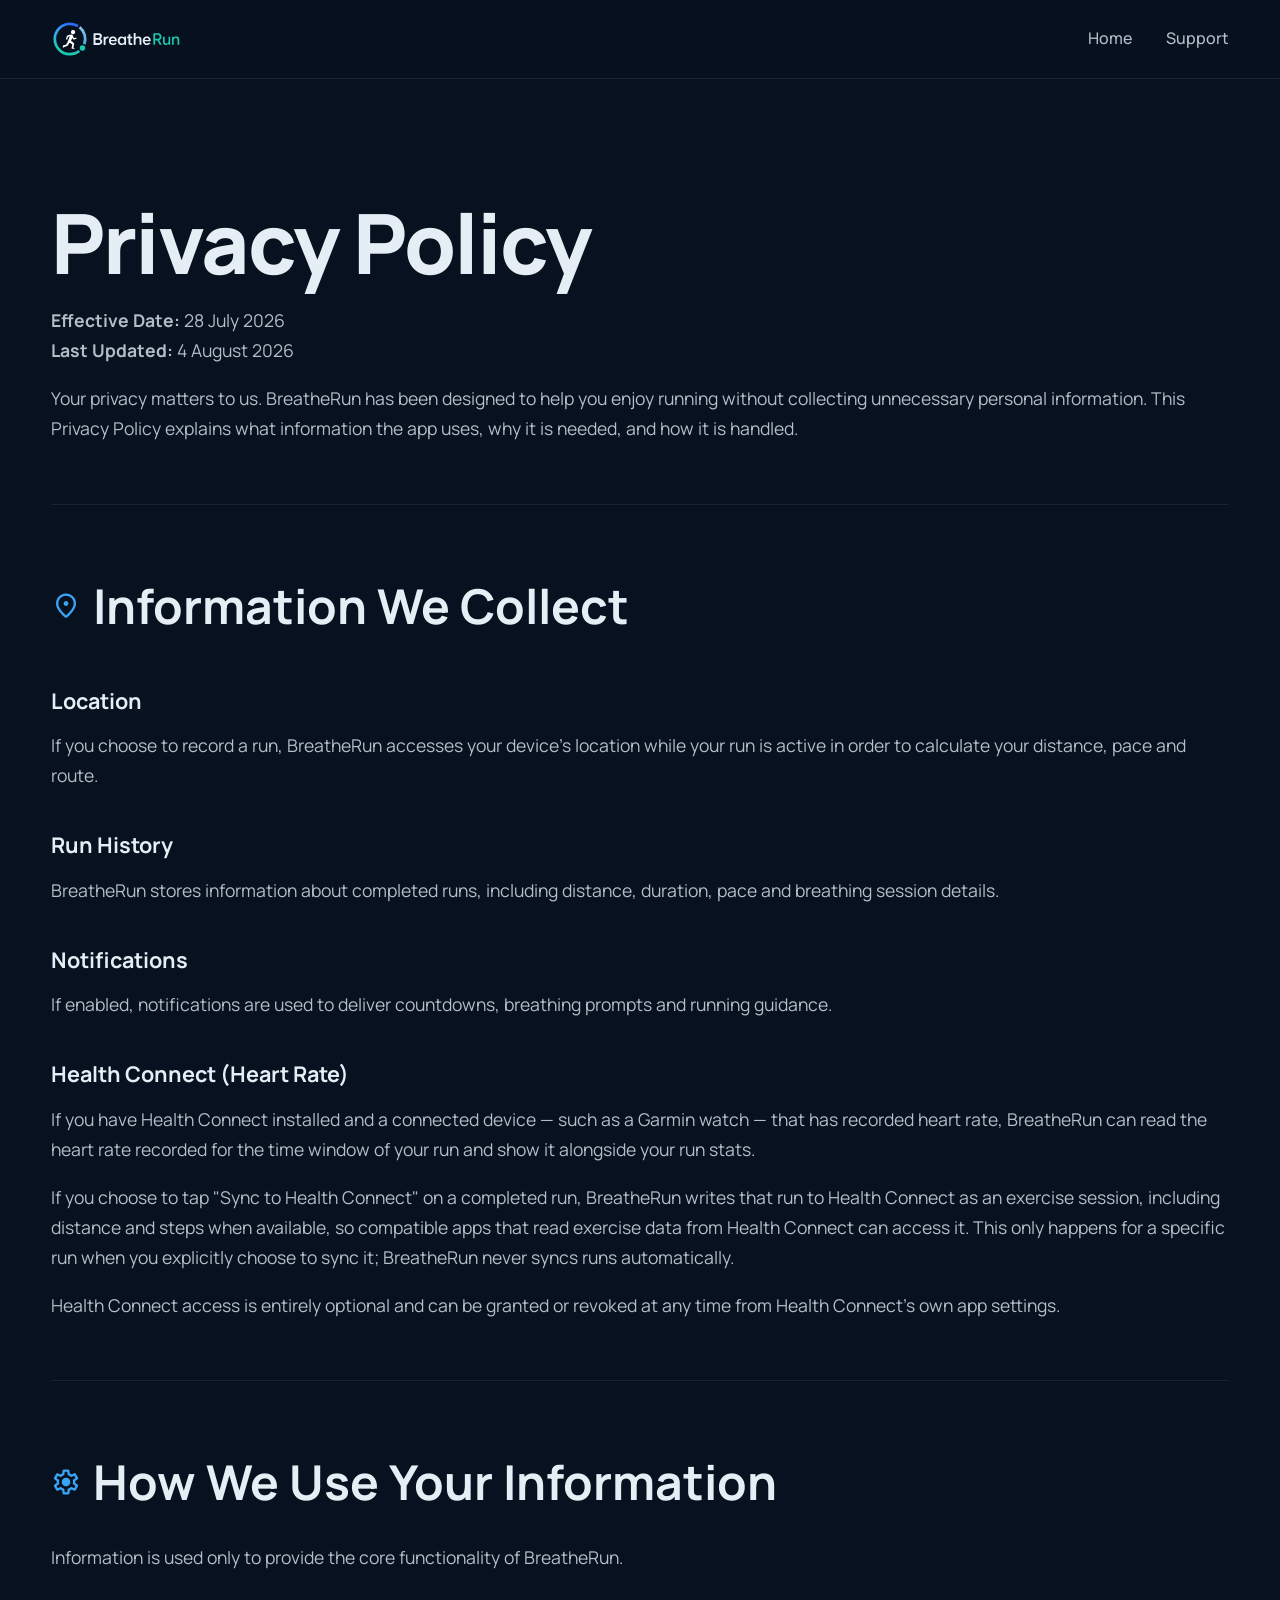
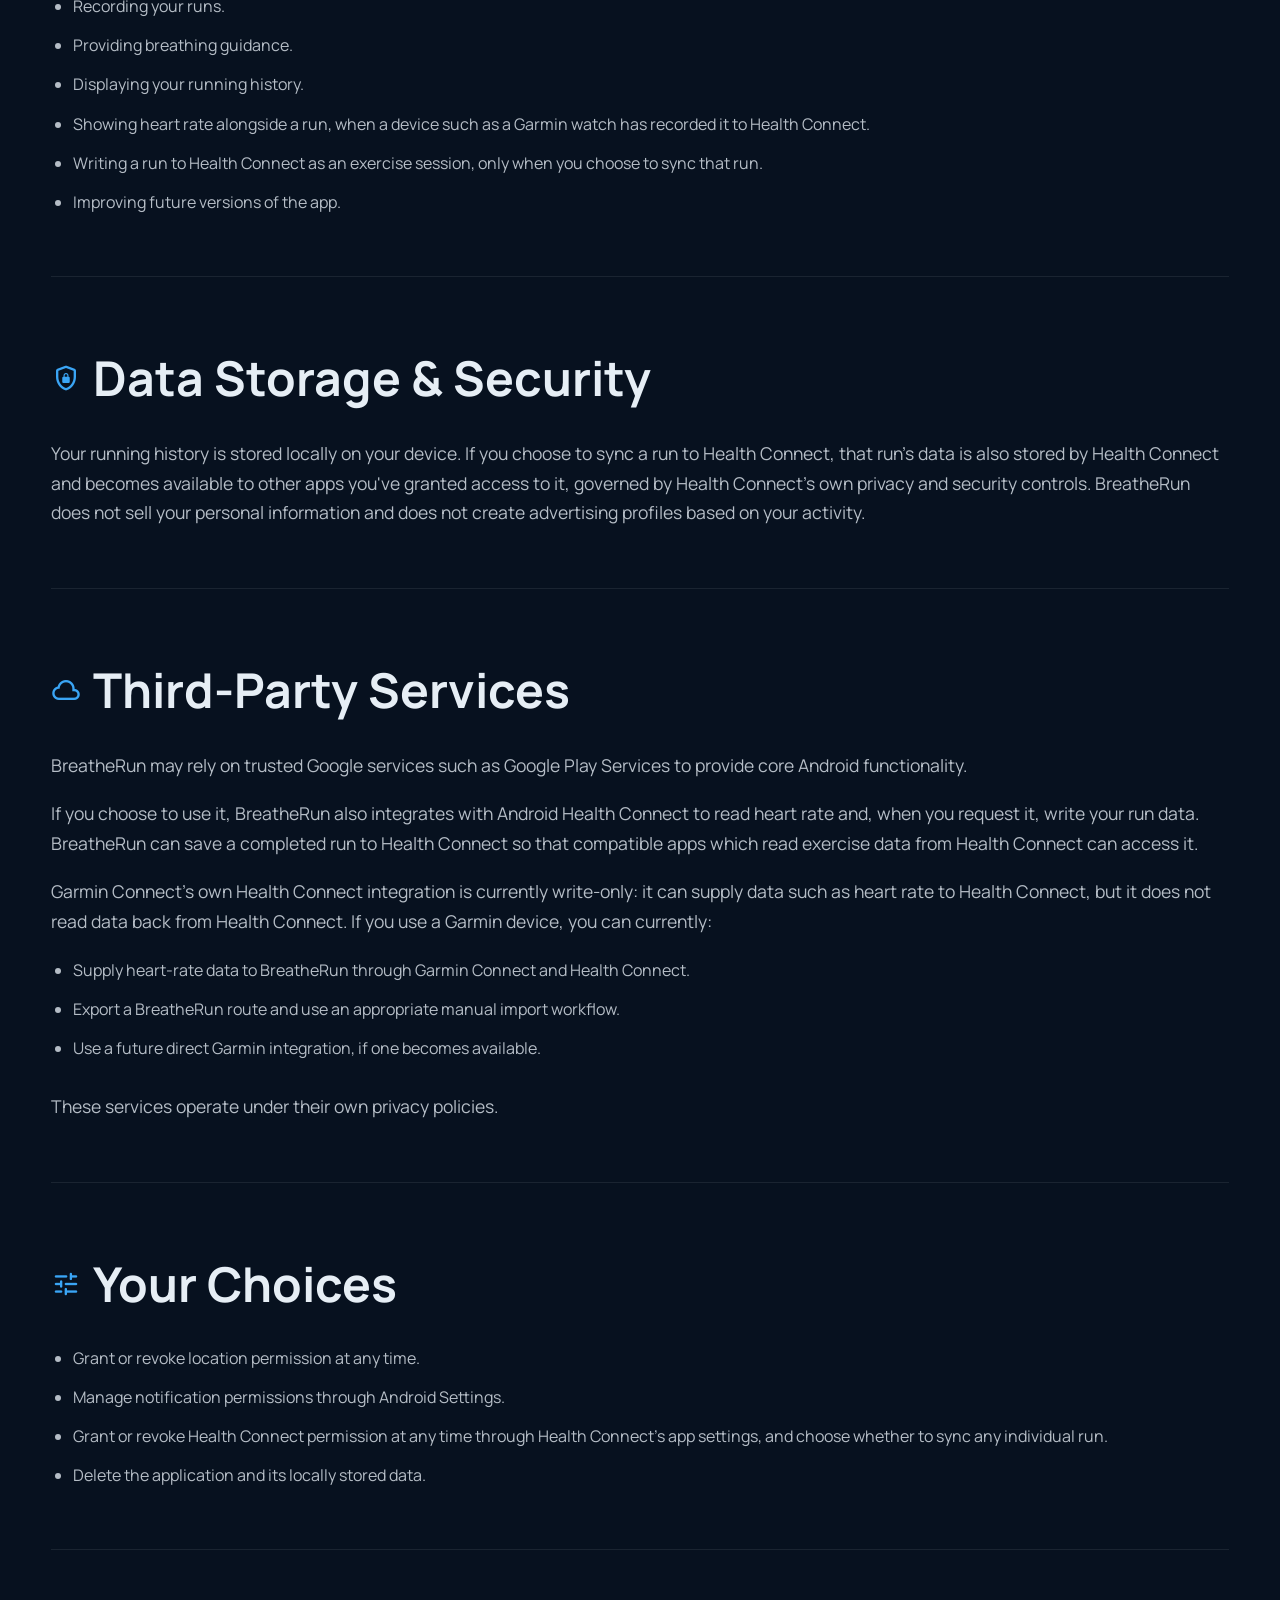
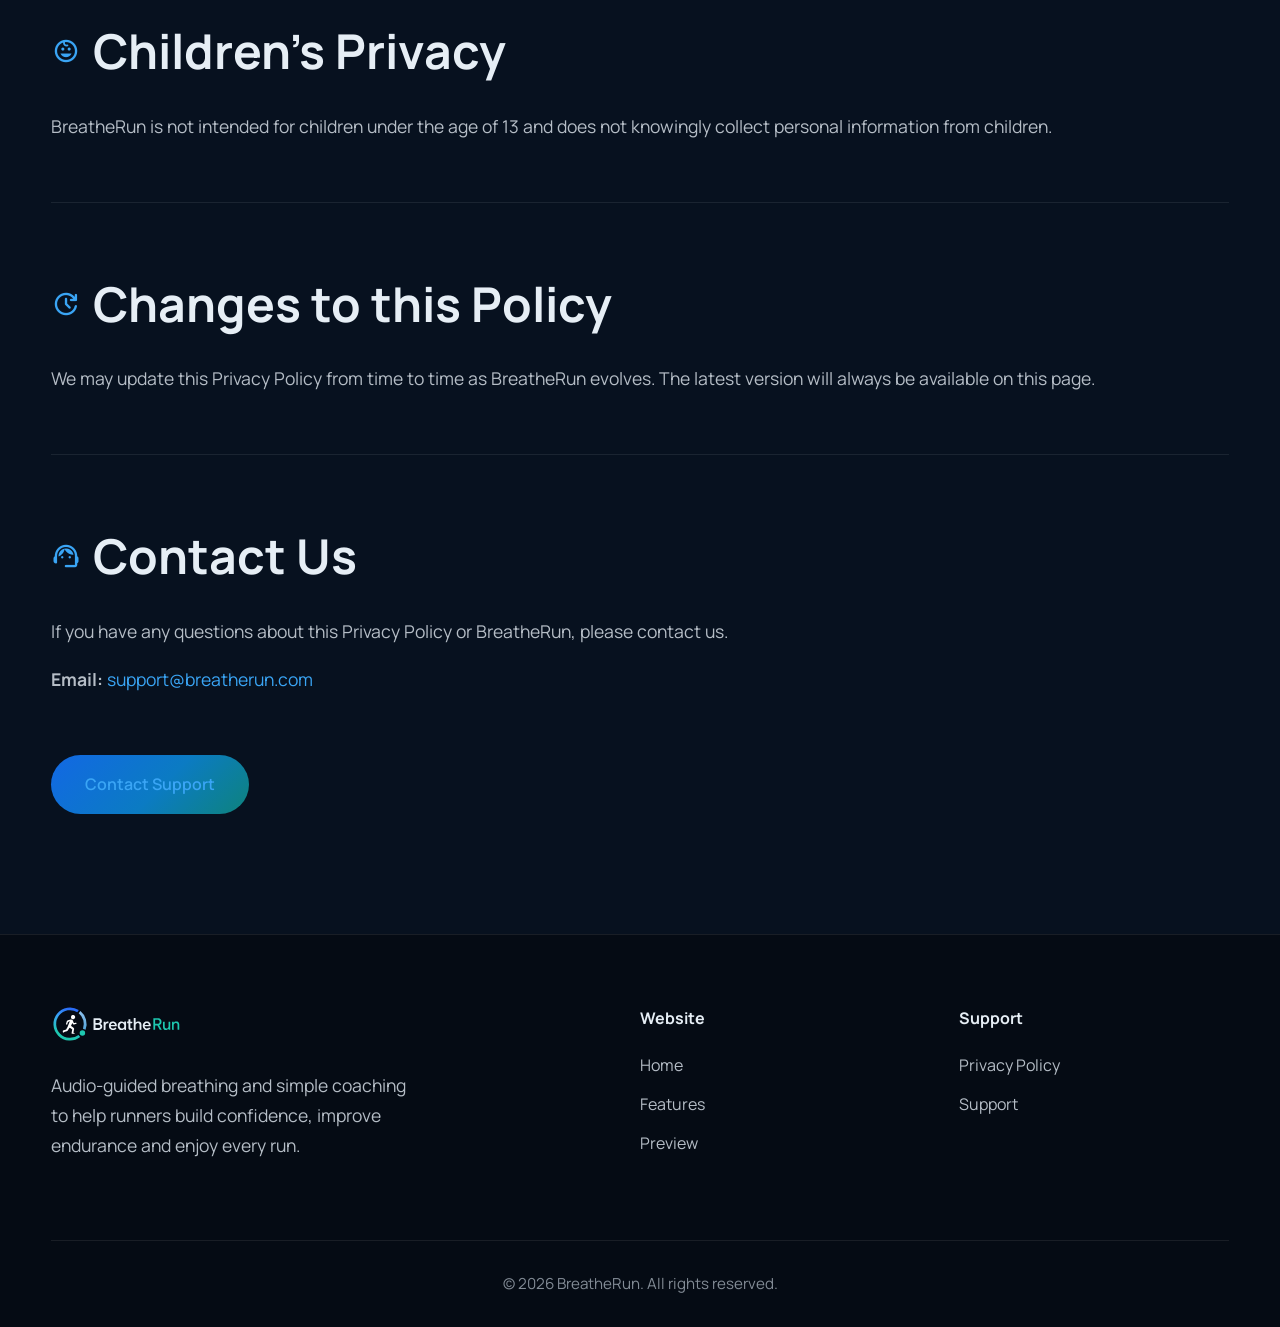
==== commit fcab9d23: "Correct the Garmin Connect claim in the privacy policy The policy said other apps that read Health C" ====
--- a/privacy.html
+++ b/privacy.html
@@ -199,8 +199,8 @@
 
             If you choose to tap "Sync to Health Connect" on a completed run,
             BreatheRun writes that run to Health Connect as an exercise
-            session, including distance and steps when available, so other
-            apps that read Health Connect — including Garmin Connect — can
+            session, including distance and steps when available, so
+            compatible apps that read exercise data from Health Connect can
             access it. This only happens for a specific run when you
             explicitly choose to sync it; BreatheRun never syncs runs
             automatically.
@@ -294,11 +294,41 @@
             BreatheRun may rely on trusted Google services such as Google Play
             Services to provide core Android functionality.
 
+        </p>
+
+        <p>
+
             If you choose to use it, BreatheRun also integrates with Android
-            Health Connect to read and, when you request it, write heart
-            rate and run data — this is how BreatheRun works with Garmin
-            Connect and other fitness apps, since Health Connect is the
-            on-device bridge between them.
+            Health Connect to read heart rate and, when you request it, write
+            your run data. BreatheRun can save a completed run to Health
+            Connect so that compatible apps which read exercise data from
+            Health Connect can access it.
+
+        </p>
+
+        <p>
+
+            Garmin Connect's own Health Connect integration is currently
+            write-only: it can supply data such as heart rate to Health
+            Connect, but it does not read data back from Health Connect. If
+            you use a Garmin device, you can currently:
+
+        </p>
+
+        <ul>
+
+            <li>Supply heart-rate data to BreatheRun through Garmin Connect
+                and Health Connect.</li>
+
+            <li>Export a BreatheRun route and use an appropriate manual
+                import workflow.</li>
+
+            <li>Use a future direct Garmin integration, if one becomes
+                available.</li>
+
+        </ul>
+
+        <p>
 
             These services operate under their own privacy policies.
 
